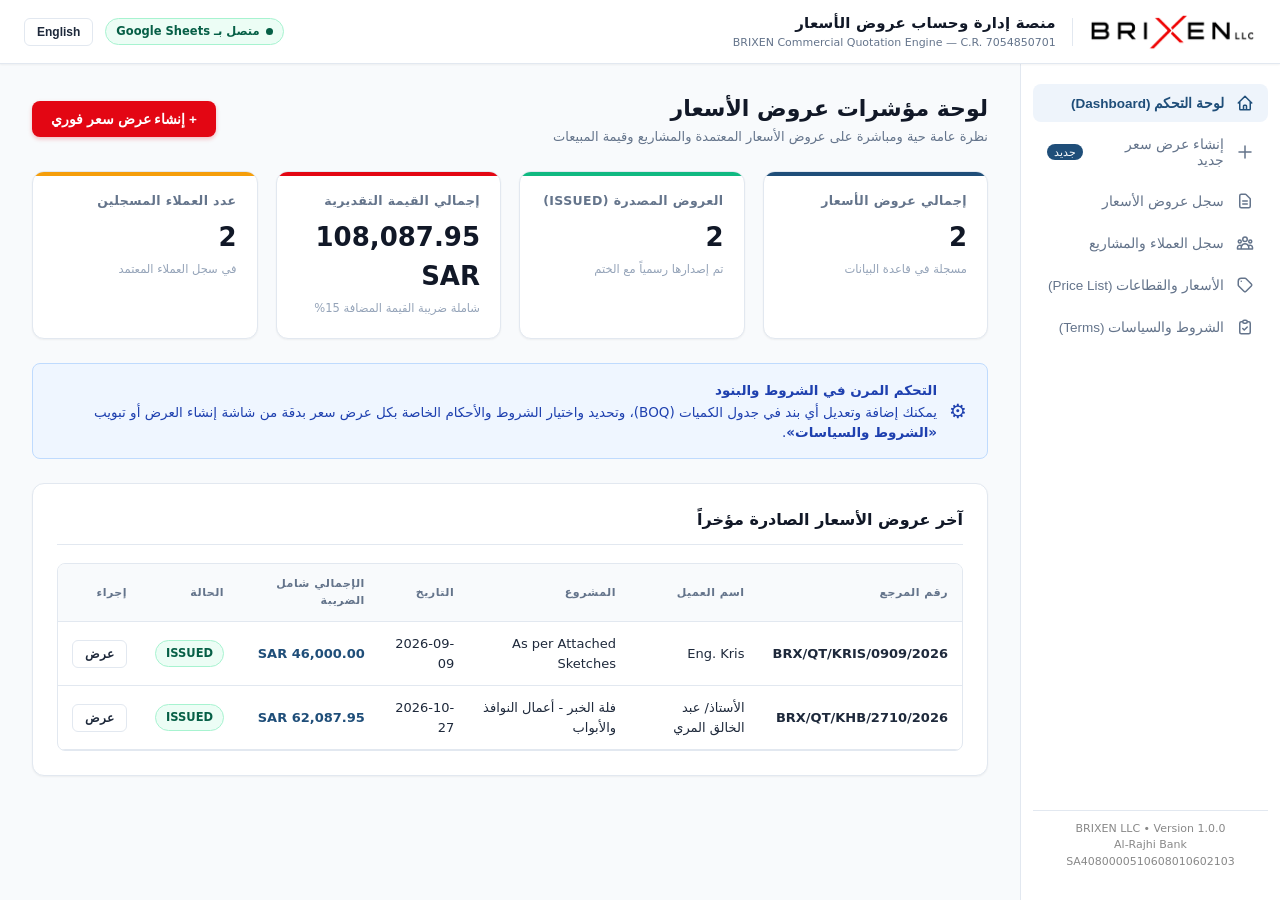
==== index.html @ af2a06e4 "Add files via upload" ====
<!DOCTYPE html>
<html lang="ar" dir="rtl">
<head>
  <meta charset="utf-8">
  <meta name="viewport" content="width=device-width, initial-scale=1.0, maximum-scale=1.0, user-scalable=no">
  <title>BRIXEN Automated Quotation Management Platform</title>
  <link rel="stylesheet" href="styles.css">
</head>
<body>

  <!-- Top Navigation Bar -->
  <header class="top-nav">
    <div class="brand-container">
      <img src="assets/brixen_logo_black_red.png" alt="BRIXEN LLC" class="brand-logo" onerror="this.style.display='none'; document.getElementById('textLogo').style.display='block';">
      <div id="textLogo" style="display:none; font-size:22px; font-weight:800; letter-spacing:1px; color:#111;">
        BRI<span style="color:#E30613;">X</span>EN <span style="font-size:13px; color:#555;">LLC</span>
      </div>
      <div class="brand-divider"></div>
      <div class="system-title-box">
        <div class="system-title">منصة إدارة وحساب عروض الأسعار</div>
        <div class="system-subtitle">BRIXEN Commercial Quotation Engine — C.R. 7054850701</div>
      </div>
    </div>

    <div class="nav-actions">
      <div class="badge badge-connected" title="قاعدة بيانات Google Sheets متصلة">
        <span class="badge-dot"></span>
        <span id="dbStatusLabel">متصل بـ Google Sheets</span>
      </div>
      <button type="button" class="btn btn-sm btn-secondary" id="langToggleBtn">English</button>
    </div>
  </header>

  <!-- Main Container -->
  <div class="app-container">
    
    <!-- Sidebar Navigation -->
    <aside class="sidebar">
      <ul class="nav-menu">
        <li class="nav-item">
          <button type="button" class="nav-link active" data-view="dashboard">
            <svg class="nav-icon" fill="none" stroke="currentColor" viewBox="0 0 24 24"><path stroke-linecap="round" stroke-linejoin="round" stroke-width="2" d="M3 12l2-2m0 0l7-7 7 7M5 10v10a1 1 0 001 1h3m10-11l2 2m-2-2v10a1 1 0 01-1 1h-3m-6 0a1 1 0 001-1v-4a1 1 0 011-1h2a1 1 0 011 1v4a1 1 0 001 1m-6 0h6"/></svg>
            <span>لوحة التحكم (Dashboard)</span>
          </button>
        </li>
        <li class="nav-item">
          <button type="button" class="nav-link" data-view="create">
            <svg class="nav-icon" fill="none" stroke="currentColor" viewBox="0 0 24 24"><path stroke-linecap="round" stroke-linejoin="round" stroke-width="2" d="M12 4v16m8-8H4"/></svg>
            <span>إنشاء عرض سعر جديد</span>
            <span class="nav-pill">جديد</span>
          </button>
        </li>
        <li class="nav-item">
          <button type="button" class="nav-link" data-view="history">
            <svg class="nav-icon" fill="none" stroke="currentColor" viewBox="0 0 24 24"><path stroke-linecap="round" stroke-linejoin="round" stroke-width="2" d="M9 12h6m-6 4h6m2 5H7a2 2 0 01-2-2V5a2 2 0 012-2h5.586a1 1 0 01.707.293l5.414 5.414a1 1 0 01.293.707V19a2 2 0 01-2 2z"/></svg>
            <span>سجل عروض الأسعار</span>
          </button>
        </li>
        <li class="nav-item">
          <button type="button" class="nav-link" data-view="customers">
            <svg class="nav-icon" fill="none" stroke="currentColor" viewBox="0 0 24 24"><path stroke-linecap="round" stroke-linejoin="round" stroke-width="2" d="M17 20h5v-2a3 3 0 00-5.356-1.857M17 20H7m10 0v-2c0-.656-.126-1.283-.356-1.857M7 20H2v-2a3 3 0 015.356-1.857M7 20v-2c0-.656.126-1.283.356-1.857m0 0a5.002 5.002 0 019.288 0M15 7a3 3 0 11-6 0 3 3 0 016 0zm6 3a2 2 0 11-4 0 2 2 0 014 0zM7 10a2 2 0 11-4 0 2 2 0 014 0z"/></svg>
            <span>سجل العملاء والمشاريع</span>
          </button>
        </li>
        <li class="nav-item">
          <button type="button" class="nav-link" data-view="pricelist">
            <svg class="nav-icon" fill="none" stroke="currentColor" viewBox="0 0 24 24"><path stroke-linecap="round" stroke-linejoin="round" stroke-width="2" d="M7 7h.01M7 3h5c.512 0 1.024.195 1.414.586l7 7a2 2 0 010 2.828l-7 7a2 2 0 01-2.828 0l-7-7A1.994 1.994 0 013 12V7a4 4 0 014-4z"/></svg>
            <span>الأسعار والقطاعات (Price List)</span>
          </button>
        </li>
        <li class="nav-item">
          <button type="button" class="nav-link" data-view="decisions">
            <svg class="nav-icon" fill="none" stroke="currentColor" viewBox="0 0 24 24"><path stroke-linecap="round" stroke-linejoin="round" stroke-width="2" d="M9 5H7a2 2 0 00-2 2v12a2 2 0 002 2h10a2 2 0 002-2V7a2 2 0 00-2-2h-2M9 5a2 2 0 002 2h2a2 2 0 002-2M9 5a2 2 0 012-2h2a2 2 0 012 2m-6 9l2 2 4-4"/></svg>
            <span>الشروط والسياسات (Terms)</span>
          </button>
        </li>
      </ul>

      <div style="font-size:11px; color:#888; text-align:center; padding:10px; border-top:1px solid var(--border-color);">
        BRIXEN LLC • Version 1.0.0<br>
        Al-Rajhi Bank SA4080000510608010602103
      </div>
    </aside>

    <!-- Main Workspace -->
    <main class="main-content">

      <!-- ============================================================= -->
      <!-- VIEW 1: DASHBOARD -->
      <!-- ============================================================= -->
      <section id="view-dashboard" class="view-section active">
        <div class="view-header">
          <div class="view-title-group">
            <h1>لوحة مؤشرات عروض الأسعار</h1>
            <p>نظرة عامة حية ومباشرة على عروض الأسعار المعتمدة والمشاريع وقيمة المبيعات</p>
          </div>
          <button type="button" class="btn btn-action" onclick="document.querySelector('.nav-link[data-view=\'create\']').click();">
            <span>+ إنشاء عرض سعر فوري</span>
          </button>
        </div>

        <!-- KPI Grid -->
        <div class="kpi-grid">
          <div class="kpi-card">
            <div class="kpi-label">إجمالي عروض الأسعار</div>
            <div class="kpi-value" id="kpiTotalQuotes">0</div>
            <div class="kpi-subtext">مسجلة في قاعدة البيانات</div>
          </div>
          <div class="kpi-card accent-green">
            <div class="kpi-label">العروض المصدرة (Issued)</div>
            <div class="kpi-value" id="kpiIssuedQuotes">0</div>
            <div class="kpi-subtext">تم إصدارها رسمياً مع الختم</div>
          </div>
          <div class="kpi-card accent-red">
            <div class="kpi-label">إجمالي القيمة التقديرية</div>
            <div class="kpi-value" id="kpiPipelineSAR">0.00 SAR</div>
            <div class="kpi-subtext">شاملة ضريبة القيمة المضافة 15%</div>
          </div>
          <div class="kpi-card accent-gold">
            <div class="kpi-label">عدد العملاء المسجلين</div>
            <div class="kpi-value" id="kpiTotalCustomers">0</div>
            <div class="kpi-subtext">في سجل العملاء المعتمد</div>
          </div>
        </div>

        <!-- Alert: Commercial Policies & Terms Control -->
        <div class="alert-banner alert-info" style="display:flex; align-items:center; gap:12px;">
          <div style="font-size:20px;">⚙️</div>
          <div>
            <div class="alert-title">التحكم المرن في الشروط والبنود</div>
            <div>يمكنك إضافة وتعديل أي بند في جدول الكميات (BOQ)، وتحديد واختيار الشروط والأحكام الخاصة بكل عرض سعر بدقة من شاشة إنشاء العرض أو تبويب <b>«الشروط والسياسات»</b>.</div>
          </div>
        </div>

        <!-- Recent Quotations Card -->
        <div class="card">
          <div class="card-header">
            <div class="card-title">آخر عروض الأسعار الصادرة مؤخراً</div>
          </div>
          <div class="data-table-container">
            <table class="data-table">
              <thead>
                <tr>
                  <th>رقم المرجع</th>
                  <th>اسم العميل</th>
                  <th>المشروع</th>
                  <th>التاريخ</th>
                  <th>الإجمالي شامل الضريبة</th>
                  <th>الحالة</th>
                  <th>إجراء</th>
                </tr>
              </thead>
              <tbody id="dashboardRecentQuotesTable">
                <tr><td colspan="7" style="text-align:center; color:#888; padding:24px;">جاري تحميل عروض الأسعار...</td></tr>
              </tbody>
            </table>
          </div>
        </div>
      </section>

      <!-- ============================================================= -->
      <!-- VIEW 2: CREATE QUOTATION (SMART BOQ BUILDER) -->
      <!-- ============================================================= -->
      <section id="view-create" class="view-section">
        <div class="view-header">
          <div class="view-title-group">
            <h1>إنشاء عرض سعر تجاري معتمد (Smart BOQ Engine)</h1>
            <p>إدخال المقاسات واحتساب المساحات وتطبيق الحد الأدنى والضريبة 15% بضغطة زر واحدة</p>
          </div>
          <div style="display:flex; gap:10px;">
            <button type="button" class="btn btn-secondary" id="livePreviewBtn">
              <span>👁️ معاينة مباشرة (A4 Preview)</span>
            </button>
            <button type="button" class="btn btn-action" id="issueQuotationBtn">
              <span>🚀 إصدار عرض السعر / Issue Quotation</span>
            </button>
          </div>
        </div>

        <!-- Section 1: Customer & Metadata -->
        <div class="card">
          <div class="card-header">
            <div class="card-title">1. بيانات العميل والمشروع والمرجع</div>
          </div>
          <div class="form-grid">
            <div class="form-group">
              <label class="form-label">اختيار عميل مسجل:</label>
              <select class="form-control" id="quoteCustomerSelect">
                <option value="">-- اختر العميل --</option>
              </select>
            </div>
            <div class="form-group">
              <label class="form-label">اسم العميل <span class="required">*</span>:</label>
              <input type="text" class="form-control" id="quoteCustomerNameInput" value="الأستاذ/ عبد الخالق المري" placeholder="الاسم الكامل للعميل">
            </div>
            <div class="form-group">
              <label class="form-label">اسم المشروع <span class="required">*</span>:</label>
              <input type="text" class="form-control" id="quoteProjectNameInput" value="مشروع فيلا سكنية - أعمال الألمنيوم والواجهات">
            </div>
            <div class="form-group">
              <label class="form-label">تاريخ العرض:</label>
              <input type="date" class="form-control" id="quoteDateInput" value="2026-10-27">
            </div>
            <div class="form-group" style="grid-column:1 / -1; background:#f8fafc; padding:12px 16px; border-radius:6px; border:1px solid #e2e8f0; margin-top:4px;">
              <label class="form-label" style="font-weight:700; color:#1F4E79; margin-bottom:8px;">
                🌐 لغة طباعة وإصدار عرض السعر (Document Language Mode):
              </label>
              <div class="lang-selector-group" style="display:flex; gap:20px; flex-wrap:wrap;">
                <label style="display:flex; align-items:center; gap:8px; cursor:pointer; font-weight:600;">
                  <input type="radio" name="docLanguageMode" value="AR" checked id="langModeAR">
                  <span>🇸🇦 عربي فقط (ملف واحد PDF باللغة العربية)</span>
                </label>
                <label style="display:flex; align-items:center; gap:8px; cursor:pointer; font-weight:600;">
                  <input type="radio" name="docLanguageMode" value="EN" id="langModeEN">
                  <span>🇬🇧 إنجليزي فقط (ملف واحد PDF إنجليزي 100%)</span>
                </label>
                <label style="display:flex; align-items:center; gap:8px; cursor:pointer; font-weight:700; color:#1F4E79;">
                  <input type="radio" name="docLanguageMode" value="BOTH" id="langModeBoth">
                  <span>🌐 عربي وإنجليزي معاً (توليد ملفين منفصلين 2 PDFs: ملف عربي كامل + ملف إنجليزي كامل)</span>
                </label>
              </div>
            </div>
          </div>
        </div>

        <!-- Section 2: Smart BOQ Table -->
        <div class="card">
          <div class="card-header">
            <div class="card-title">2. جدول الكميات والمقاسات الذكي (Smart BOQ Table)</div>
            <button type="button" class="btn btn-sm btn-primary" id="addBoqRowBtn">+ إضافة بند جديد</button>
          </div>

          <div class="boq-grid-container">
            <table class="boq-input-table">
              <thead>
                <tr>
                  <th style="width:60px;">رمز البند</th>
                  <th style="width:110px;">التصنيف</th>
                  <th>الوصف الفني والمواصفات</th>
                  <th style="width:75px;">العرض (م)</th>
                  <th style="width:75px;">الارتفاع (م)</th>
                  <th style="width:65px;">العدد</th>
                  <th style="width:95px;">المساحة (م²)</th>
                  <th style="width:90px;">السعر (SAR)</th>
                  <th style="width:115px;">الإجمالي (SAR)</th>
                  <th style="width:50px;">حذف</th>
                </tr>
              </thead>
              <tbody id="boqTableBody">
                <!-- Dynamically generated rows -->
              </tbody>
            </table>
          </div>

          <!-- Alert for Rule (*) -->
          <div id="minChargeAlertBox" class="alert-banner alert-info" style="display:none; padding:10px 14px; font-size:12.5px; margin-bottom:14px;"></div>

          <!-- Financial Summary Box -->
          <div class="summary-box">
            <div class="summary-row">
              <span>إجمالي البنود قبل الضريبة:</span>
              <span id="sumSubtotal" style="font-weight:700;">0.00 SAR</span>
            </div>
            <div class="summary-row">
              <span>ضريبة القيمة المضافة (15%):</span>
              <span id="sumVAT" style="font-weight:700;">0.00 SAR</span>
            </div>
            <div class="summary-row total-row">
              <span>الإجمالي شامل الضريبة:</span>
              <span id="sumGrandTotal">0.00 SAR</span>
            </div>
          </div>
        </div>

        <!-- Section 3: Commercial Terms & Interactive Checklist -->
        <div class="card">
          <div class="card-header" style="display:flex; justify-content:space-between; align-items:center;">
            <div class="card-title">3. الشروط والأحكام الخاصة بالعرض (Terms & Conditions)</div>
            <button type="button" class="btn btn-sm btn-primary" id="btnAddCustomTermToQuoteBtn">+ إضافة شرط مخصص لهذا العرض</button>
          </div>
          <div class="form-grid" style="margin-bottom:16px;">
            <div class="form-group">
              <label class="form-label">صلاحية عرض السعر (أيام):</label>
              <input type="number" class="form-control" id="quoteValidityInput" value="3">
            </div>
            <div class="form-group">
              <label class="form-label">مدة التوريد (أيام تقويمية):</label>
              <input type="number" class="form-control" id="quoteDeliveryInput" value="30">
            </div>
            <div class="form-group">
              <label class="form-label">مدة التركيب (أيام تقويمية):</label>
              <input type="number" class="form-control" id="quoteInstallInput" value="10">
            </div>
            <div class="form-group">
              <label class="form-label">الحساب البنكي المعتمد:</label>
              <input type="text" class="form-control" value="مصرف الراجحي - SA4080000510608010602103" readonly style="background:#f5f5f5;">
            </div>
          </div>

          <div style="font-weight:700; color:var(--corporate-navy); margin-bottom:8px; font-size:13.5px;">
            📋 تحديد بنود الشروط المطبوعة في هذا العرض (حدد الشروط المرغوبة أو عدّل نصها):
          </div>
          <div id="quoteTermsListContainer" style="display:flex; flex-direction:column; gap:8px;">
            <!-- Rendered dynamically by app.js -->
          </div>
        </div>
      </section>

      <!-- ============================================================= -->
      <!-- VIEW 3: QUOTATION HISTORY -->
      <!-- ============================================================= -->
      <section id="view-history" class="view-section">
        <div class="view-header">
          <div class="view-title-group">
            <h1>سجل وتاريخ عروض الأسعار الصادرة</h1>
            <p>استعراض جميع عروض الأسعار المسجلة في Google Sheets مع معاينة الـ PDF وإعادة التصدير</p>
          </div>
        </div>

        <div class="card">
          <div class="data-table-container">
            <table class="data-table">
              <thead>
                <tr>
                  <th>رقم المرجع (Ref)</th>
                  <th>العميل</th>
                  <th>المشروع</th>
                  <th>التاريخ</th>
                  <th>اللغة</th>
                  <th>الإجمالي شامل الضريبة</th>
                  <th>الحالة</th>
                  <th>معاينة وطباعة</th>
                </tr>
              </thead>
              <tbody id="historyTableBody">
                <tr><td colspan="8" style="text-align:center; color:#888; padding:24px;">جاري تحميل السجل...</td></tr>
              </tbody>
            </table>
          </div>
        </div>
      </section>

      <!-- ============================================================= -->
      <!-- VIEW 4: CUSTOMERS & PROJECTS -->
      <!-- ============================================================= -->
      <section id="view-customers" class="view-section">
        <div class="view-header">
          <div class="view-title-group">
            <h1>سجل العملاء والمشاريع</h1>
            <p>إدارة بيانات العملاء والربط مع مشاريع الفلل والمشاريع التجارية</p>
          </div>
        </div>

        <div class="card">
          <div class="data-table-container">
            <table class="data-table">
              <thead>
                <tr>
                  <th>معرف العميل</th>
                  <th>الاسم (عربي)</th>
                  <th>الاسم (إنجليزي)</th>
                  <th>رقم الهاتف</th>
                  <th>المدينة</th>
                </tr>
              </thead>
              <tbody id="customersTableBody">
                <tr><td colspan="5" style="text-align:center; color:#888; padding:24px;">جاري تحميل العملاء...</td></tr>
              </tbody>
            </table>
          </div>
        </div>
      </section>

      <!-- ============================================================= -->
      <!-- VIEW 5: PRICE LIST -->
      <!-- ============================================================= -->
      <section id="view-pricelist" class="view-section">
        <div class="view-header">
          <div class="view-title-group">
            <h1>قائمة أسعار الأنظمة والقطاعات المعتمدة</h1>
            <p>أسعار المتر المربع للأنظمة (سرايا، رويال، دبل جلاس، كلادينج، مصاعد)</p>
          </div>
        </div>

        <div class="card">
          <div class="data-table-container">
            <table class="data-table">
              <thead>
                <tr>
                  <th>رمز النظام</th>
                  <th>التصنيف</th>
                  <th>اسم النظام (عربي)</th>
                  <th>اسم النظام (إنجليزي)</th>
                  <th>سعر المتر المربع (SAR)</th>
                  <th>الحد الأدنى للوحدة (SAR)</th>
                </tr>
              </thead>
              <tbody id="priceListTableBody">
                <tr><td colspan="6" style="text-align:center; color:#888; padding:24px;">جاري تحميل قائمة الأسعار...</td></tr>
              </tbody>
            </table>
          </div>
        </div>
      </section>

      <!-- ============================================================= -->
      <!-- VIEW 6: MASTER TERMS & POLICIES MANAGER -->
      <!-- ============================================================= -->
      <section id="view-decisions" class="view-section">
        <div class="view-header">
          <div class="view-title-group">
            <h1>إدارة الشروط والسياسات التجارية العامة</h1>
            <p>إدارة بنود الشروط والسياسات المعتمدة وإضافة شروط جديدة أو تعديل صياغتها لتظهر تلقائياً في عروض الأسعار</p>
          </div>
          <button type="button" class="btn btn-primary" id="btnAddNewMasterTerm">+ إضافة شرط جديد للمكتبة</button>
        </div>

        <!-- Master Terms Library Card -->
        <div class="card">
          <div class="card-header" style="display:flex; justify-content:space-between; align-items:center;">
            <div class="card-title">مكتبة الشروط والسياسات العامة (Master Terms Library)</div>
            <button type="button" class="btn btn-sm btn-secondary" id="btnResetDefaultTerms">استعادة الشروط الافتراضية</button>
          </div>
          <p style="font-size:12.5px; color:#666; margin-bottom:14px;">
            هذه الشروط هي السياسات المعيارية المعتمدة لشركة بريكسن. يمكنك تعديل أي شرط، إضافة سياسات جديدة، أو حذف أي شرط ترغب في استبعاده:
          </p>

          <div id="masterTermsContainer" style="display:flex; flex-direction:column; gap:12px;">
            <!-- Dynamically populated by app.js -->
          </div>
        </div>
      </section>
</main>
  </div>

  <!-- ============================================================= -->
  <!-- MODAL: LIVE QUOTATION PREVIEW & PRINT -->
  <!-- ============================================================= -->
  <div class="modal-overlay" id="previewModal">
    <div class="modal-content" style="max-width:960px;">
      <div class="modal-header" style="flex-wrap:wrap; gap:12px;">
        <div style="font-weight:700; font-size:16px; color:var(--corporate-navy);">معاينة عرض السعر المعتمد (Official Quotation Preview)</div>
        <div class="modal-lang-toggle" style="display:flex; align-items:center; gap:8px;">
          <span style="font-size:12px; font-weight:600; color:#555;">معاينة المستند:</span>
          <button type="button" class="btn btn-sm btn-preview-file-switch btn-primary" data-file="AR" id="btnPreviewFileAR">📄 الملف العربي (Arabic PDF)</button>
          <button type="button" class="btn btn-sm btn-preview-file-switch btn-secondary" data-file="EN" id="btnPreviewFileEN">📄 الملف الإنجليزي (English PDF)</button>
        </div>
        <button type="button" class="btn btn-sm btn-secondary close-modal-btn">✕ إغلاق</button>
      </div>
      <div class="modal-body preview-sheet-frame" id="modalPreviewContainer">
        <!-- Rendered A4 Sheet -->
      </div>
      <div class="modal-footer" style="display:flex; justify-content:space-between; align-items:center; flex-wrap:wrap; gap:10px;">
        <button type="button" class="btn btn-secondary close-modal-btn">إغلاق</button>
        <div style="display:flex; gap:8px; flex-wrap:wrap;">
          <button type="button" class="btn btn-secondary" id="printArabicOnlyBtn">🖨️ طباعة الملف العربي (PDF)</button>
          <button type="button" class="btn btn-secondary" id="printEnglishOnlyBtn">🖨️ طباعة الملف الإنجليزي (PDF)</button>
          <button type="button" class="btn btn-primary" id="printQuotationBtn">🖨️ طباعة الملف المعروض حالياً</button>
        </div>
      </div>
    </div>
  </div>

    <!-- ============================================================= -->
  <!-- MODAL: ADD / EDIT TERM OR POLICY -->
  <!-- ============================================================= -->
  <div class="modal-overlay" id="termEditModal">
    <div class="modal-content" style="max-width:650px;">
      <div class="modal-header">
        <div style="font-weight:700; font-size:16px; color:var(--corporate-navy);" id="termModalTitle">إضافة / تعديل شرط تجاري</div>
        <button type="button" class="btn btn-sm btn-secondary close-term-modal-btn">✕ إغلاق</button>
      </div>
      <div class="modal-body" style="padding:16px;">
        <input type="hidden" id="editTermId">
        <input type="hidden" id="editTermScope" value="MASTER"> <!-- 'MASTER' or 'QUOTE' -->
        
        <div class="form-group" style="margin-bottom:12px;">
          <label class="form-label">عنوان أو تصنيف الشرط <span class="required">*</span>:</label>
          <input type="text" class="form-control" id="editTermTitle" placeholder="مثال: شروط الدفع، مدة التوريد، الضمان...">
        </div>

        <div class="form-group" style="margin-bottom:12px;">
          <label class="form-label">نص الشرط باللغة العربية <span class="required">*</span>:</label>
          <textarea class="form-control" id="editTermTextAr" rows="3" placeholder="اكتب صياغة الشرط بالعربية..."></textarea>
        </div>

        <div class="form-group" style="margin-bottom:12px;">
          <label class="form-label">نص الشرط باللغة الإنجليزية (English Text):</label>
          <textarea class="form-control" id="editTermTextEn" rows="3" placeholder="Write term text in English (optional)..." dir="ltr"></textarea>
        </div>

        <div class="form-group" style="margin-bottom:6px;">
          <label style="display:flex; align-items:center; gap:8px; cursor:pointer; font-weight:600; font-size:13px;">
            <input type="checkbox" id="editTermDefaultChecked" checked>
            <span>تضمين هذا الشرط تلقائياً في عروض الأسعار الجديدة (Default Included)</span>
          </label>
        </div>
      </div>
      <div class="modal-footer">
        <button type="button" class="btn btn-secondary close-term-modal-btn">إلغاء</button>
        <button type="button" class="btn btn-primary" id="btnSaveTermModal">💾 حفظ الشرط</button>
      </div>
    </div>
  </div>

  <!-- Toast Notification Container -->
  <div class="toast-container" id="toastContainer"></div>

  <!-- App Script -->
  <script src="app.js"></script>
</body>
</html>
---- styles.css ----
/* ==========================================================================
   BRIXEN Automated Quotation Management Platform — Stylesheet
   Design System: Corporate Engineering (Jet Black, Scarlet Red, Steel Navy)
   ========================================================================== */

:root {
  --primary-black: #111827;
  --secondary-black: #1F2937;
  --accent-red: #E30613;
  --accent-red-hover: #C50410;
  --corporate-navy: #1F4E79;
  --secondary-navy: #2F5597;
  --navy-light: #EEF4FB;
  --bg-page: #F8FAFC;
  --bg-surface: #FFFFFF;
  --bg-card: #FFFFFF;
  --text-main: #1E293B;
  --text-muted: #64748B;
  --text-light: #94A3B8;
  --border-color: #E2E8F0;
  --border-focus: #1F4E79;
  --success: #10B981;
  --success-bg: #ECFDF5;
  --warning: #F59E0B;
  --warning-bg: #FFFBEB;
  --danger: #EF4444;
  --danger-bg: #FEF2F2;
  --info: #3B82F6;
  --info-bg: #EFF6FF;
  --shadow-sm: 0 1px 2px 0 rgba(0, 0, 0, 0.05);
  --shadow-md: 0 4px 6px -1px rgba(0, 0, 0, 0.1), 0 2px 4px -1px rgba(0, 0, 0, 0.06);
  --shadow-lg: 0 10px 15px -3px rgba(0, 0, 0, 0.1), 0 4px 6px -2px rgba(0, 0, 0, 0.05);
  --radius-sm: 6px;
  --radius-md: 8px;
  --radius-lg: 12px;
  --font-family: 'Segoe UI', system-ui, -apple-system, sans-serif;
  --header-height: 64px;
  --sidebar-width: 260px;
}

/* RTL / LTR Core */
* {
  box-sizing: border-box;
  margin: 0;
  padding: 0;
}

body {
  font-family: var(--font-family);
  background-color: var(--bg-page);
  color: var(--text-main);
  line-height: 1.5;
  font-size: 14px;
  min-height: 100vh;
  display: flex;
  flex-direction: column;
}

/* Top Navigation Bar */
.top-nav {
  height: var(--header-height);
  background-color: var(--bg-surface);
  border-bottom: 1px solid var(--border-color);
  display: flex;
  align-items: center;
  justify-content: space-between;
  padding: 0 24px;
  position: sticky;
  top: 0;
  z-index: 50;
  box-shadow: var(--shadow-sm);
}

.brand-container {
  display: flex;
  align-items: center;
  gap: 16px;
}

.brand-logo {
  height: 38px;
  width: auto;
  display: block;
}

.brand-divider {
  width: 1px;
  height: 28px;
  background-color: var(--border-color);
}

.system-title-box {
  display: flex;
  flex-direction: column;
}

.system-title {
  font-size: 15px;
  font-weight: 700;
  color: var(--primary-black);
  letter-spacing: 0.2px;
}

.system-subtitle {
  font-size: 11px;
  color: var(--text-muted);
}

.nav-actions {
  display: flex;
  align-items: center;
  gap: 12px;
}

.badge {
  display: inline-flex;
  align-items: center;
  gap: 6px;
  padding: 4px 10px;
  border-radius: 9999px;
  font-size: 11.5px;
  font-weight: 600;
}

.badge-connected {
  background-color: var(--success-bg);
  color: #065F46;
  border: 1px solid #A7F3D0;
}

.badge-warning {
  background-color: var(--warning-bg);
  color: #92400E;
  border: 1px solid #FDE68A;
}

.badge-danger {
  background-color: var(--danger-bg);
  color: #991B1B;
  border: 1px solid #FECACA;
}

.badge-dot {
  width: 7px;
  height: 7px;
  border-radius: 50%;
  background-color: currentColor;
}

/* Main Layout Grid */
.app-container {
  display: flex;
  flex: 1;
  min-height: calc(100vh - var(--header-height));
}

/* Sidebar Navigation */
.sidebar {
  width: var(--sidebar-width);
  background-color: var(--bg-surface);
  border-right: 1px solid var(--border-color);
  padding: 20px 12px;
  display: flex;
  flex-direction: column;
  justify-content: space-between;
}

[dir="rtl"] .sidebar {
  border-right: none;
  border-left: 1px solid var(--border-color);
}

.nav-menu {
  list-style: none;
  display: flex;
  flex-direction: column;
  gap: 4px;
}

.nav-item {
  width: 100%;
}

.nav-link {
  display: flex;
  align-items: center;
  gap: 12px;
  padding: 10px 14px;
  border-radius: var(--radius-md);
  color: var(--text-muted);
  text-decoration: none;
  font-size: 13.5px;
  font-weight: 500;
  transition: all 0.15s ease-in-out;
  cursor: pointer;
  border: none;
  background: transparent;
  width: 100%;
  text-align: inherit;
}

.nav-link:hover {
  background-color: #F1F5F9;
  color: var(--text-main);
}

.nav-link.active {
  background-color: var(--navy-light);
  color: var(--corporate-navy);
  font-weight: 700;
}

.nav-icon {
  width: 18px;
  height: 18px;
  flex-shrink: 0;
}

.nav-pill {
  margin-left: auto;
  font-size: 10.5px;
  background-color: var(--corporate-navy);
  color: #FFF;
  padding: 2px 7px;
  border-radius: 10px;
}

[dir="rtl"] .nav-pill {
  margin-left: 0;
  margin-right: auto;
}

/* Main Workspace Content Area */
.main-content {
  flex: 1;
  padding: 28px 32px;
  overflow-y: auto;
}

/* View Sections */
.view-section {
  display: none;
  animation: fadeIn 0.2s ease-in-out;
}

.view-section.active {
  display: block;
}

@keyframes fadeIn {
  from { opacity: 0; transform: translateY(4px); }
  to { opacity: 1; transform: translateY(0); }
}

/* Header Area for Views */
.view-header {
  display: flex;
  align-items: center;
  justify-content: space-between;
  margin-bottom: 24px;
  flex-wrap: wrap;
  gap: 16px;
}

.view-title-group h1 {
  font-size: 22px;
  font-weight: 700;
  color: var(--primary-black);
}

.view-title-group p {
  font-size: 13px;
  color: var(--text-muted);
  margin-top: 2px;
}

/* Cards & Surfaces */
.card {
  background-color: var(--bg-card);
  border: 1px solid var(--border-color);
  border-radius: var(--radius-lg);
  box-shadow: var(--shadow-sm);
  padding: 24px;
  margin-bottom: 24px;
}

.card-header {
  display: flex;
  align-items: center;
  justify-content: space-between;
  margin-bottom: 18px;
  padding-bottom: 12px;
  border-bottom: 1px solid var(--border-color);
}

.card-title {
  font-size: 16px;
  font-weight: 700;
  color: var(--primary-black);
}

/* KPI Dashboard Cards */
.kpi-grid {
  display: grid;
  grid-template-columns: repeat(auto-fit, minmax(200px, 1fr));
  gap: 18px;
  margin-bottom: 24px;
}

.kpi-card {
  background-color: var(--bg-card);
  border: 1px solid var(--border-color);
  border-radius: var(--radius-lg);
  padding: 20px;
  box-shadow: var(--shadow-sm);
  display: flex;
  flex-direction: column;
  position: relative;
  overflow: hidden;
}

.kpi-card::before {
  content: '';
  position: absolute;
  top: 0;
  left: 0;
  right: 0;
  height: 4px;
  background-color: var(--corporate-navy);
}

.kpi-card.accent-red::before {
  background-color: var(--accent-red);
}

.kpi-card.accent-green::before {
  background-color: var(--success);
}

.kpi-card.accent-gold::before {
  background-color: var(--warning);
}

.kpi-label {
  font-size: 12.5px;
  font-weight: 600;
  color: var(--text-muted);
  text-transform: uppercase;
  letter-spacing: 0.4px;
}

.kpi-value {
  font-size: 26px;
  font-weight: 800;
  color: var(--primary-black);
  margin: 8px 0 4px 0;
}

.kpi-subtext {
  font-size: 11.5px;
  color: var(--text-light);
}

/* Banner Alerts */
.alert-banner {
  display: flex;
  align-items: flex-start;
  gap: 14px;
  padding: 16px 20px;
  border-radius: var(--radius-md);
  margin-bottom: 24px;
  font-size: 13.5px;
}

.alert-warning {
  background-color: var(--warning-bg);
  border: 1px solid #FDE68A;
  color: #92400E;
}

.alert-danger {
  background-color: var(--danger-bg);
  border: 1px solid #FECACA;
  color: #991B1B;
}

.alert-info {
  background-color: var(--info-bg);
  border: 1px solid #BFDBFE;
  color: #1E40AF;
}

.alert-title {
  font-weight: 700;
  margin-bottom: 2px;
}

/* Buttons */
.btn {
  display: inline-flex;
  align-items: center;
  justify-content: center;
  gap: 8px;
  padding: 9px 18px;
  border-radius: var(--radius-md);
  font-size: 13.5px;
  font-weight: 600;
  cursor: pointer;
  border: 1px solid transparent;
  transition: all 0.15s ease-in-out;
  text-decoration: none;
}

.btn-primary {
  background-color: var(--corporate-navy);
  color: #FFF;
}

.btn-primary:hover {
  background-color: #173B5C;
}

.btn-action {
  background-color: var(--accent-red);
  color: #FFF;
  box-shadow: 0 2px 4px rgba(227, 6, 19, 0.25);
}

.btn-action:hover {
  background-color: var(--accent-red-hover);
}

.btn-secondary {
  background-color: #FFF;
  border-color: var(--border-color);
  color: var(--text-main);
}

.btn-secondary:hover {
  background-color: #F8FAFC;
  border-color: #CBD5E1;
}

.btn-sm {
  padding: 6px 12px;
  font-size: 12px;
  border-radius: var(--radius-sm);
}

/* Forms & Inputs */
.form-grid {
  display: grid;
  grid-template-columns: repeat(auto-fit, minmax(240px, 1fr));
  gap: 16px;
}

.form-group {
  display: flex;
  flex-direction: column;
  gap: 6px;
  margin-bottom: 14px;
}

.form-label {
  font-size: 12.5px;
  font-weight: 600;
  color: var(--text-main);
}

.form-label .required {
  color: var(--accent-red);
}

.form-control {
  height: 40px;
  padding: 8px 12px;
  border: 1px solid var(--border-color);
  border-radius: var(--radius-md);
  font-size: 13.5px;
  font-family: inherit;
  color: var(--text-main);
  background-color: #FFF;
  transition: border-color 0.15s ease, box-shadow 0.15s ease;
}

.form-control:focus {
  outline: none;
  border-color: var(--border-focus);
  box-shadow: 0 0 0 3px rgba(31, 78, 121, 0.15);
}

select.form-control {
  cursor: pointer;
}

/* BOQ Dynamic Table Grid */
.boq-grid-container {
  overflow-x: auto;
  border: 1px solid var(--border-color);
  border-radius: var(--radius-md);
  margin-bottom: 18px;
}

.boq-input-table {
  width: 100%;
  border-collapse: collapse;
  font-size: 13px;
}

.boq-input-table th {
  background-color: #F1F5F9;
  color: var(--text-main);
  font-weight: 700;
  padding: 10px 8px;
  border-bottom: 2px solid var(--border-color);
  text-align: center;
}

.boq-input-table td {
  padding: 6px 8px;
  border-bottom: 1px solid var(--border-color);
  vertical-align: middle;
}

.boq-input-table tr:hover {
  background-color: #F8FAFC;
}

.table-input {
  width: 100%;
  height: 34px;
  padding: 4px 8px;
  border: 1px solid #CBD5E1;
  border-radius: var(--radius-sm);
  font-size: 13px;
}

.table-input:focus {
  outline: none;
  border-color: var(--corporate-navy);
}

.rule-flag {
  color: var(--accent-red);
  font-weight: bold;
  font-size: 14px;
}

/* Quotation Summary Financial Box */
.summary-box {
  background-color: #F8FAFC;
  border: 1px solid var(--border-color);
  border-radius: var(--radius-md);
  padding: 18px 22px;
  width: 100%;
  max-width: 440px;
  margin-left: auto;
  margin-right: 0;
}

[dir="rtl"] .summary-box {
  margin-left: 0;
  margin-right: auto;
}

.summary-row {
  display: flex;
  justify-content: space-between;
  align-items: center;
  padding: 8px 0;
  font-size: 13.5px;
  border-bottom: 1px solid #E2E8F0;
}

.summary-row.total-row {
  border-bottom: none;
  border-top: 2px solid var(--corporate-navy);
  padding-top: 12px;
  margin-top: 6px;
  font-size: 16px;
  font-weight: 800;
  color: var(--corporate-navy);
}

/* Data Tables */
.data-table-container {
  overflow-x: auto;
  border: 1px solid var(--border-color);
  border-radius: var(--radius-md);
}

.data-table {
  width: 100%;
  border-collapse: collapse;
  font-size: 13px;
  text-align: left;
}

[dir="rtl"] .data-table {
  text-align: right;
}

.data-table th {
  background-color: #F8FAFC;
  padding: 12px 14px;
  font-weight: 700;
  color: var(--text-muted);
  border-bottom: 1px solid var(--border-color);
  text-transform: uppercase;
  font-size: 11px;
  letter-spacing: 0.5px;
}

.data-table td {
  padding: 12px 14px;
  border-bottom: 1px solid var(--border-color);
  vertical-align: middle;
}

.data-table tr:hover {
  background-color: #F8FAFC;
}

/* Modals */
.modal-overlay {
  position: fixed;
  top: 0;
  left: 0;
  right: 0;
  bottom: 0;
  background-color: rgba(15, 23, 42, 0.6);
  backdrop-filter: blur(4px);
  display: none;
  align-items: center;
  justify-content: center;
  z-index: 100;
  padding: 20px;
}

.modal-overlay.active {
  display: flex;
}

.modal-content {
  background-color: #FFF;
  border-radius: var(--radius-lg);
  box-shadow: var(--shadow-lg);
  width: 100%;
  max-width: 900px;
  max-height: 90vh;
  display: flex;
  flex-direction: column;
  overflow: hidden;
}

.modal-header {
  padding: 18px 24px;
  border-bottom: 1px solid var(--border-color);
  display: flex;
  align-items: center;
  justify-content: space-between;
}

.modal-body {
  padding: 24px;
  overflow-y: auto;
  flex: 1;
}

.modal-footer {
  padding: 16px 24px;
  border-top: 1px solid var(--border-color);
  display: flex;
  align-items: center;
  justify-content: flex-end;
  gap: 12px;
  background-color: #F8FAFC;
}

/* Live Quotation Preview Container */
.preview-sheet-frame {
  background-color: #525659;
  padding: 24px;
  display: flex;
  justify-content: center;
  overflow-y: auto;
}

.a4-sheet {
  background-color: #FFF;
  width: 210mm;
  min-height: 297mm;
  padding: 15mm;
  box-shadow: 0 4px 15px rgba(0, 0, 0, 0.35);
  box-sizing: border-box;
}

/* Toast Notifications */
.toast-container {
  position: fixed;
  bottom: 24px;
  right: 24px;
  display: flex;
  flex-direction: column;
  gap: 10px;
  z-index: 200;
}

[dir="rtl"] .toast-container {
  right: auto;
  left: 24px;
}

.toast {
  padding: 12px 18px;
  border-radius: var(--radius-md);
  font-size: 13.5px;
  font-weight: 500;
  color: #FFF;
  box-shadow: var(--shadow-md);
  display: flex;
  align-items: center;
  gap: 10px;
  animation: slideIn 0.25s ease-out;
}

.toast-success { background-color: #059669; }
.toast-error { background-color: #DC2626; }
.toast-info { background-color: var(--corporate-navy); }

@keyframes slideIn {
  from { transform: translateY(20px); opacity: 0; }
  to { transform: translateY(0); opacity: 1; }
}

/* Print Specific Rules & Footer Margin Fix */
.btn-lang-modal-switch {
  font-weight: 600;
  transition: all 0.15s ease;
}

.footer-sign-container {
  page-break-inside: avoid !important;
  break-inside: avoid !important;
  margin-top: 26px !important;
  padding-top: 10px !important;
  margin-bottom: 5px !important;
}

@media print {
  @page {
    size: A4 portrait;
    margin: 12mm 15mm 15mm 15mm;
  }
  body {
    -webkit-print-color-adjust: exact !important;
    print-color-adjust: exact !important;
    background: transparent !important;
  }
  .top-nav, .sidebar, .modal-header, .modal-footer, .btn, .no-print {
    display: none !important;
  }
  .app-container, .main-content, .modal-overlay, .modal-content, .modal-body, .preview-sheet-frame {
    padding: 0 !important;
    margin: 0 !important;
    background: transparent !important;
    overflow: visible !important;
    box-shadow: none !important;
    display: block !important;
    position: static !important;
  }
  .a4-sheet {
    box-shadow: none !important;
    width: 100% !important;
    min-height: auto !important;
    padding: 0 !important;
    margin: 0 !important;
    border: none !important;
  }
  .boq-table tr {
    page-break-inside: avoid;
    break-inside: avoid;
  }
  .summary-table, .terms-box, .sign-table, .footer-table, .footer-sign-container {
    page-break-inside: avoid !important;
    break-inside: avoid !important;
  }
  .footer-sign-container, .footer-table, .sign-table {
    margin-top: 24px !important;
    margin-bottom: 5px !important;
    padding-bottom: 10px !important;
  }
}

/* Terms Checklist & Management Styles */
.term-card {
  border: 1px solid var(--border-color);
  border-radius: var(--radius-md);
  padding: 12px 16px;
  background: #ffffff;
  transition: all var(--transition-fast);
  display: flex;
  align-items: flex-start;
  gap: 12px;
}
.term-card:hover {
  border-color: #cbd5e1;
  box-shadow: 0 1px 3px rgba(0,0,0,0.05);
}
.term-card.selected {
  border-color: #93c5fd;
  background: #f8fafc;
}
.term-checkbox {
  margin-top: 3px;
  width: 18px;
  height: 18px;
  cursor: pointer;
  accent-color: var(--corporate-navy);
}
.term-content {
  flex: 1;
}
.term-title-row {
  display: flex;
  justify-content: space-between;
  align-items: center;
  margin-bottom: 4px;
}
.term-title {
  font-weight: 700;
  font-size: 13.5px;
  color: var(--corporate-navy);
}
.term-text-ar {
  font-size: 12.5px;
  color: #334155;
  line-height: 1.5;
  margin-bottom: 2px;
}
.term-text-en {
  font-size: 11.5px;
  color: #64748b;
  line-height: 1.4;
  direction: ltr;
  text-align: left;
}
.term-actions {
  display: flex;
  gap: 6px;
  align-items: center;
}
.badge-cat {
  font-size: 11px;
  padding: 2px 8px;
  border-radius: 12px;
  background: #e2e8f0;
  color: #475569;
  font-weight: 600;
}
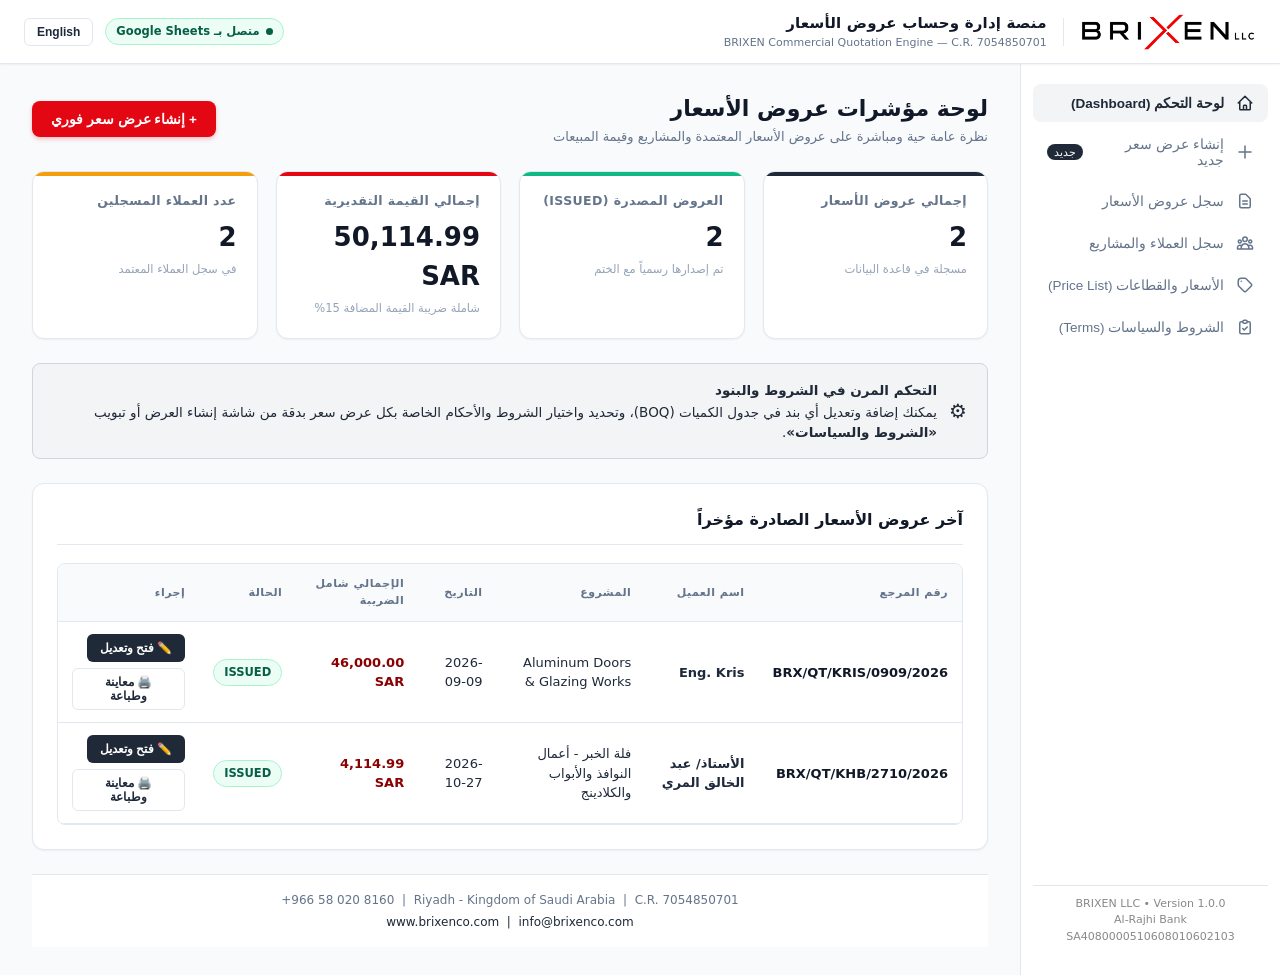
==== commit e712e31b: "Add files via upload" ====
--- a/index.html
+++ b/index.html
@@ -11,10 +11,7 @@
   <!-- Top Navigation Bar -->
   <header class="top-nav">
     <div class="brand-container">
-      <img src="assets/brixen_logo_black_red.png" alt="BRIXEN LLC" class="brand-logo" onerror="this.style.display='none'; document.getElementById('textLogo').style.display='block';">
-      <div id="textLogo" style="display:none; font-size:22px; font-weight:800; letter-spacing:1px; color:#111;">
-        BRI<span style="color:#E30613;">X</span>EN <span style="font-size:13px; color:#555;">LLC</span>
-      </div>
+      <img src="assets/brixen_logo_black_red.png" alt="BRIXEN LLC" class="brand-logo" id="mainBrandLogo">
       <div class="brand-divider"></div>
       <div class="system-title-box">
         <div class="system-title">منصة إدارة وحساب عروض الأسعار</div>
@@ -167,14 +164,29 @@
             <h1>إنشاء عرض سعر تجاري معتمد (Smart BOQ Engine)</h1>
             <p>إدخال المقاسات واحتساب المساحات وتطبيق الحد الأدنى والضريبة 15% بضغطة زر واحدة</p>
           </div>
-          <div style="display:flex; gap:10px;">
+          <div style="display:flex; gap:10px; flex-wrap:wrap;">
+            <button type="button" class="btn btn-secondary" id="resetNewQuoteBtn" title="بدء عرض سعر جديد وتفريغ الحقول">
+              <span>📄 عرض جديد فارغ</span>
+            </button>
             <button type="button" class="btn btn-secondary" id="livePreviewBtn">
-              <span>👁️ معاينة مباشرة (A4 Preview)</span>
+              <span>👁️ معاينة وطباعة المستند (A4 Print / PDF)</span>
             </button>
             <button type="button" class="btn btn-action" id="issueQuotationBtn">
-              <span>🚀 إصدار عرض السعر / Issue Quotation</span>
+              <span id="issueQuotationBtnLabel">💾 حفظ وإصدار في Google Sheets</span>
             </button>
           </div>
+        </div>
+
+        <!-- Edit Mode Banner (Shown when editing an existing saved quotation) -->
+        <div id="editingQuoteBanner" style="display:none; background:#fef2f2; border:1px solid #fecaca; border-right:4px solid #8B0000; border-radius:8px; padding:12px 16px; margin-bottom:18px; justify-content:space-between; align-items:center; flex-wrap:wrap; gap:10px;">
+          <div style="display:flex; align-items:center; gap:10px;">
+            <span style="font-size:18px;">✏️</span>
+            <div>
+              <div style="font-weight:700; color:#8B0000; font-size:13.5px;">وضع تعديل عرض سعر محفوظ: <span id="editingQuoteRefDisplay"></span></div>
+              <div style="font-size:12px; color:#374151;">يمكنك تعديل أي بند أو سعر أو مقاس أو شروط، ثم الضغط على <b>«حفظ التعديلات في Google Sheets»</b> لتحديث العرض.</div>
+            </div>
+          </div>
+          <button type="button" class="btn btn-sm btn-secondary" id="cancelEditQuoteBtn">إلغاء التعديل وبدء عرض جديد</button>
         </div>
 
         <!-- Section 1: Customer & Metadata -->
@@ -184,9 +196,12 @@
           </div>
           <div class="form-grid">
             <div class="form-group">
-              <label class="form-label">اختيار عميل مسجل:</label>
+              <div style="display:flex; justify-content:space-between; align-items:center;">
+                <label class="form-label" style="margin:0;">اختيار عميل مسجل (Google Sheets):</label>
+                <button type="button" class="btn btn-sm btn-primary" id="btnQuickAddCustomer" style="padding:2px 8px; font-size:11px;">+ إضافة عميل جديد</button>
+              </div>
               <select class="form-control" id="quoteCustomerSelect">
-                <option value="">-- اختر العميل --</option>
+                <option value="">-- اختر العميل أو أضف عميلاً جديداً --</option>
               </select>
             </div>
             <div class="form-group">
@@ -202,7 +217,7 @@
               <input type="date" class="form-control" id="quoteDateInput" value="2026-10-27">
             </div>
             <div class="form-group" style="grid-column:1 / -1; background:#f8fafc; padding:12px 16px; border-radius:6px; border:1px solid #e2e8f0; margin-top:4px;">
-              <label class="form-label" style="font-weight:700; color:#1F4E79; margin-bottom:8px;">
+              <label class="form-label" style="font-weight:700; color:#1F2937; margin-bottom:8px;">
                 🌐 لغة طباعة وإصدار عرض السعر (Document Language Mode):
               </label>
               <div class="lang-selector-group" style="display:flex; gap:20px; flex-wrap:wrap;">
@@ -214,7 +229,7 @@
                   <input type="radio" name="docLanguageMode" value="EN" id="langModeEN">
                   <span>🇬🇧 إنجليزي فقط (ملف واحد PDF إنجليزي 100%)</span>
                 </label>
-                <label style="display:flex; align-items:center; gap:8px; cursor:pointer; font-weight:700; color:#1F4E79;">
+                <label style="display:flex; align-items:center; gap:8px; cursor:pointer; font-weight:700; color:#1F2937;">
                   <input type="radio" name="docLanguageMode" value="BOTH" id="langModeBoth">
                   <span>🌐 عربي وإنجليزي معاً (توليد ملفين منفصلين 2 PDFs: ملف عربي كامل + ملف إنجليزي كامل)</span>
                 </label>
@@ -235,12 +250,12 @@
               <thead>
                 <tr>
                   <th style="width:60px;">رمز البند</th>
-                  <th style="width:110px;">التصنيف</th>
+                  <th style="width:110px;" title="التصنيف (اختياري)">التصنيف (اختياري)</th>
                   <th>الوصف الفني والمواصفات</th>
-                  <th style="width:75px;">العرض (م)</th>
-                  <th style="width:75px;">الارتفاع (م)</th>
+                  <th style="width:75px;" title="العرض بالمتر (اختياري في حال إدخال المساحة مباشرة)">العرض (م)</th>
+                  <th style="width:75px;" title="الارتفاع بالمتر (اختياري في حال إدخال المساحة مباشرة)">الارتفاع (م)</th>
                   <th style="width:65px;">العدد</th>
-                  <th style="width:95px;">المساحة (م²)</th>
+                  <th style="width:110px;" title="المساحة بالمتر المربع - يمكن إدخالها مباشرة دون طول وعرض أو احتسابها تلقائياً">المساحة (م²) ✍️</th>
                   <th style="width:90px;">السعر (SAR)</th>
                   <th style="width:115px;">الإجمالي (SAR)</th>
                   <th style="width:50px;">حذف</th>
@@ -252,17 +267,60 @@
             </table>
           </div>
 
-          <!-- Alert for Rule (*) -->
-          <div id="minChargeAlertBox" class="alert-banner alert-info" style="display:none; padding:10px 14px; font-size:12.5px; margin-bottom:14px;"></div>
+          <!-- Minimum Charge Rule Control & Status Panel -->
+          <div id="minChargePanel" class="min-charge-panel" style="background:#f8fafc; border:1px solid #cbd5e1; border-radius:var(--radius-md); padding:12px 16px; margin-bottom:16px;">
+            <div style="display:flex; justify-content:space-between; align-items:center; flex-wrap:wrap; gap:12px;">
+              <div style="display:flex; align-items:center; gap:10px;">
+                <label style="display:inline-flex; align-items:center; gap:8px; cursor:pointer; font-weight:700; color:var(--corporate-navy); font-size:13.5px; margin:0;">
+                  <input type="checkbox" id="minChargeToggle" checked style="width:18px; height:18px; cursor:pointer; accent-color:var(--corporate-navy);">
+                  <span>تطبيق قاعدة الحد الأدنى للمقاسات الصغيرة (*)</span>
+                </label>
+              </div>
+              <div id="minChargeSettings" style="display:flex; align-items:center; gap:14px; font-size:12.5px; color:#475569;">
+                <div style="display:inline-flex; align-items:center; gap:6px;">
+                  <span>سعر الحد الأدنى للوحدة:</span>
+                  <input type="number" id="minChargeAmountInput" value="650" step="10" min="0" style="width:75px; height:30px; text-align:center; font-weight:700; border:1px solid #cbd5e1; border-radius:4px; padding:2px 4px;">
+                  <span>ريال</span>
+                </div>
+                <div style="display:inline-flex; align-items:center; gap:6px;">
+                  <span>للفتحات الأقل من:</span>
+                  <input type="number" id="minChargeThresholdInput" value="1.0" step="0.1" min="0" style="width:60px; height:30px; text-align:center; font-weight:700; border:1px solid #cbd5e1; border-radius:4px; padding:2px 4px;">
+                  <span>م²</span>
+                </div>
+              </div>
+            </div>
+            <div id="minChargeAlertBox" style="margin-top:10px; font-size:12.5px; padding-top:8px; border-top:1px dashed #cbd5e1; display:flex; justify-content:space-between; align-items:center; flex-wrap:wrap; gap:8px;">
+              <!-- Dynamic status message -->
+            </div>
+          </div>
 
           <!-- Financial Summary Box -->
           <div class="summary-box">
+            <!-- VAT Control Toolbar -->
+            <div class="vat-control-box" style="background:#f3f4f6; border:1px solid #cbd5e1; border-radius:var(--radius-sm); padding:10px 12px; margin-bottom:14px;">
+              <div style="display:flex; justify-content:space-between; align-items:center; margin-bottom:8px;">
+                <span style="font-weight:700; font-size:12.5px; color:var(--corporate-navy); display:inline-flex; align-items:center; gap:6px;">
+                  ⚙️ التحكم في ضريبة القيمة المضافة (VAT):
+                </span>
+                <span id="taxStatusBadge" style="background:var(--corporate-navy); color:#fff; font-size:11px; font-weight:700; padding:2px 8px; border-radius:12px;">15% مضافة</span>
+              </div>
+              <div style="display:flex; align-items:center; gap:6px; flex-wrap:wrap;">
+                <button type="button" class="btn btn-sm vat-btn active" id="btnVat15" data-rate="0.15" style="padding:4px 10px; font-size:12px; font-weight:600;">15% (شاملة)</button>
+                <button type="button" class="btn btn-sm btn-secondary vat-btn" id="btnVat0" data-rate="0" style="padding:4px 10px; font-size:12px; font-weight:600;">0% (بدون ضريبة)</button>
+                <div style="display:inline-flex; align-items:center; gap:4px; margin-right:auto;">
+                  <span style="font-size:12px; color:#475569;">نسبة أخرى:</span>
+                  <input type="number" id="customVatInput" min="0" max="100" step="1" value="15" style="width:52px; height:28px; text-align:center; font-weight:700; border:1px solid #cbd5e1; border-radius:4px; padding:2px 4px; font-size:12px;">
+                  <span style="font-size:12px;">%</span>
+                </div>
+              </div>
+            </div>
+
             <div class="summary-row">
               <span>إجمالي البنود قبل الضريبة:</span>
               <span id="sumSubtotal" style="font-weight:700;">0.00 SAR</span>
             </div>
             <div class="summary-row">
-              <span>ضريبة القيمة المضافة (15%):</span>
+              <span id="sumVATLabel">ضريبة القيمة المضافة (15%):</span>
               <span id="sumVAT" style="font-weight:700;">0.00 SAR</span>
             </div>
             <div class="summary-row total-row">
@@ -272,10 +330,103 @@
           </div>
         </div>
 
-        <!-- Section 3: Commercial Terms & Interactive Checklist -->
+        <!-- Section 3: Technical Specifications & Basis of Design -->
+        <div class="card" id="techSpecsCard">
+          <div class="card-header" style="display:flex; justify-content:space-between; align-items:center; flex-wrap:wrap; gap:10px;">
+            <div style="display:flex; align-items:center; gap:12px;">
+              <div class="card-title" style="margin-bottom:0;">3. المواصفات الفنية وأساس التصميم (Technical Specifications & Basis of Design)</div>
+              <span class="badge badge-connected" id="techSpecsStatusBadge">مضمّن في العرض</span>
+            </div>
+            <div style="display:flex; align-items:center; gap:12px;">
+              <label style="display:flex; align-items:center; gap:8px; cursor:pointer; font-weight:700; font-size:13.5px; color:var(--corporate-navy); margin:0;">
+                <input type="checkbox" id="includeTechSpecsToggle" checked style="width:18px; height:18px; cursor:pointer; accent-color:var(--corporate-navy);">
+                <span>تضمين قسم المواصفات الفنية في المستند</span>
+              </label>
+              <button type="button" class="btn btn-sm btn-secondary" id="btnResetTechSpecs" title="استعادة نصوص المواصفات الافتراضية">↺ استعادة الافتراضي</button>
+            </div>
+          </div>
+          
+          <div id="techSpecsFieldsContainer" style="padding-top:10px; transition:all 0.25s ease;">
+            <div style="background:#f3f4f6; border:1px solid #d1d5db; border-radius:var(--radius-sm); padding:10px 14px; margin-bottom:14px; font-size:12.5px; color:#1f2937;">
+              💡 <b>ملاحظة للتحكم:</b> يمكنك تفعيل أو تعطيل ظهور هذا القسم في عرض السعر المطبوع عبر مفتاح التفعيل أعلاه، كما يمكنك تعديل نصوص المواصفات (عربي / إنجليزي) بالكامل أدناه لتناسب مواصفات مشروع العميل.
+            </div>
+
+            <div class="form-grid" style="margin-bottom:14px;">
+              <div class="form-group" style="grid-column: 1 / -1;">
+                <label class="form-label" style="font-weight:700;">
+                  🔹 مواصفات قطاعات الألمنيوم (Aluminum Profiles Specification):
+                </label>
+                <div style="display:grid; grid-template-columns: 1fr 1fr; gap:12px;">
+                  <div>
+                    <span style="font-size:11px; font-weight:600; color:#555;">النص العربي:</span>
+                    <textarea class="form-control" id="specProfilesAr" rows="2" style="font-size:12px; resize:vertical;"></textarea>
+                  </div>
+                  <div>
+                    <span style="font-size:11px; font-weight:600; color:#555;">English Specification:</span>
+                    <textarea class="form-control" id="specProfilesEn" rows="2" dir="ltr" style="font-size:12px; resize:vertical;"></textarea>
+                  </div>
+                </div>
+              </div>
+
+              <div class="form-group" style="grid-column: 1 / -1;">
+                <label class="form-label" style="font-weight:700;">
+                  🔹 مواصفات وتركيبات الزجاج (Glazing Composition & Glass Specs):
+                </label>
+                <div style="display:grid; grid-template-columns: 1fr 1fr; gap:12px;">
+                  <div>
+                    <span style="font-size:11px; font-weight:600; color:#555;">النص العربي:</span>
+                    <textarea class="form-control" id="specGlazingAr" rows="2" style="font-size:12px; resize:vertical;"></textarea>
+                  </div>
+                  <div>
+                    <span style="font-size:11px; font-weight:600; color:#555;">English Specification:</span>
+                    <textarea class="form-control" id="specGlazingEn" rows="2" dir="ltr" style="font-size:12px; resize:vertical;"></textarea>
+                  </div>
+                </div>
+              </div>
+
+              <div class="form-group" style="grid-column: 1 / -1;">
+                <label class="form-label" style="font-weight:700;">
+                  🔹 الإكسسوارات والملحقات والسيليكون (Hardware & Accessories):
+                </label>
+                <div style="display:grid; grid-template-columns: 1fr 1fr; gap:12px;">
+                  <div>
+                    <span style="font-size:11px; font-weight:600; color:#555;">النص العربي:</span>
+                    <textarea class="form-control" id="specHardwareAr" rows="2" style="font-size:12px; resize:vertical;"></textarea>
+                  </div>
+                  <div>
+                    <span style="font-size:11px; font-weight:600; color:#555;">English Specification:</span>
+                    <textarea class="form-control" id="specHardwareEn" rows="2" dir="ltr" style="font-size:12px; resize:vertical;"></textarea>
+                  </div>
+                </div>
+              </div>
+
+              <div class="form-group" style="grid-column: 1 / -1;">
+                <label class="form-label" style="font-weight:700;">
+                  🔹 ملاحظات فنية وأساس التصميم الإضافي (Additional Technical Notes - Optional):
+                </label>
+                <div style="display:grid; grid-template-columns: 1fr 1fr; gap:12px;">
+                  <div>
+                    <span style="font-size:11px; font-weight:600; color:#555;">ملاحظات إضافية بالعربية:</span>
+                    <input type="text" class="form-control" id="specNotesAr" style="font-size:12px;" placeholder="أي ملاحظات فنية إضافية أو اتركها فارغة">
+                  </div>
+                  <div>
+                    <span style="font-size:11px; font-weight:600; color:#555;">Additional English Notes:</span>
+                    <input type="text" class="form-control" id="specNotesEn" dir="ltr" style="font-size:12px;" placeholder="Additional technical notes or leave blank">
+                  </div>
+                </div>
+              </div>
+            </div>
+          </div>
+
+          <div id="techSpecsOmittedNotice" style="display:none; padding:12px 16px; background:#fffbeb; border:1px dashed #f59e0b; border-radius:var(--radius-sm); color:#b45309; font-size:13px; text-align:center; font-weight:600;">
+            ⚠️ تم إلغاء تضمين قسم المواصفات الفنية في هذا العرض. سيبدأ المستند مباشرة بجدول الكميات كبند أول (أولاً / Section A).
+          </div>
+        </div>
+
+        <!-- Section 4: Commercial Terms & Interactive Checklist -->
         <div class="card">
           <div class="card-header" style="display:flex; justify-content:space-between; align-items:center;">
-            <div class="card-title">3. الشروط والأحكام الخاصة بالعرض (Terms & Conditions)</div>
+            <div class="card-title">4. الشروط والأحكام الخاصة بالعرض (Terms & Conditions)</div>
             <button type="button" class="btn btn-sm btn-primary" id="btnAddCustomTermToQuoteBtn">+ إضافة شرط مخصص لهذا العرض</button>
           </div>
           <div class="form-grid" style="margin-bottom:16px;">
@@ -312,12 +463,20 @@
       <section id="view-history" class="view-section">
         <div class="view-header">
           <div class="view-title-group">
-            <h1>سجل وتاريخ عروض الأسعار الصادرة</h1>
-            <p>استعراض جميع عروض الأسعار المسجلة في Google Sheets مع معاينة الـ PDF وإعادة التصدير</p>
+            <h1>سجل وأرشيف عروض الأسعار (Google Sheets)</h1>
+            <p>جميع عروض الأسعار المحفوظة في Google Sheets — يمكنك فتح أي عرض بكامل بياناته للتعديل عليه أو إعادة طباعته</p>
+          </div>
+          <div style="display:flex; gap:10px;">
+            <button type="button" class="btn btn-secondary" id="btnRefreshHistory">🔄 تحديث من Google Sheets</button>
+            <button type="button" class="btn btn-action" onclick="document.querySelector('.nav-link[data-view=\'create\']').click();">+ إنشاء عرض سعر جديد</button>
           </div>
         </div>
 
         <div class="card">
+          <div class="card-header" style="display:flex; justify-content:space-between; align-items:center; flex-wrap:wrap; gap:10px;">
+            <div class="card-title">قائمة عروض الأسعار المحفوظة</div>
+            <input type="text" class="form-control" id="historySearchInput" placeholder="🔍 ابحث برقم المرجع، اسم العميل، أو المشروع..." style="max-width:320px; height:36px;">
+          </div>
           <div class="data-table-container">
             <table class="data-table">
               <thead>
@@ -326,10 +485,10 @@
                   <th>العميل</th>
                   <th>المشروع</th>
                   <th>التاريخ</th>
-                  <th>اللغة</th>
+                  <th>عدد البنود</th>
                   <th>الإجمالي شامل الضريبة</th>
                   <th>الحالة</th>
-                  <th>معاينة وطباعة</th>
+                  <th>فتح وتعديل / طباعة</th>
                 </tr>
               </thead>
               <tbody id="historyTableBody">
@@ -346,12 +505,20 @@
       <section id="view-customers" class="view-section">
         <div class="view-header">
           <div class="view-title-group">
-            <h1>سجل العملاء والمشاريع</h1>
-            <p>إدارة بيانات العملاء والربط مع مشاريع الفلل والمشاريع التجارية</p>
+            <h1>سجل وإدارة العملاء (Google Sheets)</h1>
+            <p>إضافة وتعديل بيانات العملاء وحفظها مباشرة في Google Sheets لسهولة اختيارهم عند إصدار عروض الأسعار</p>
+          </div>
+          <div style="display:flex; gap:10px;">
+            <button type="button" class="btn btn-secondary" id="btnRefreshCustomers">🔄 مزامنة مع Google Sheets</button>
+            <button type="button" class="btn btn-action" id="btnOpenAddCustomerModal">+ إضافة عميل جديد</button>
           </div>
         </div>
 
         <div class="card">
+          <div class="card-header" style="display:flex; justify-content:space-between; align-items:center; flex-wrap:wrap; gap:10px;">
+            <div class="card-title">قاعدة بيانات العملاء المسجلين</div>
+            <input type="text" class="form-control" id="customerSearchInput" placeholder="🔍 ابحث باسم العميل أو رقم الجوال أو المدينة..." style="max-width:320px; height:36px;">
+          </div>
           <div class="data-table-container">
             <table class="data-table">
               <thead>
@@ -359,12 +526,14 @@
                   <th>معرف العميل</th>
                   <th>الاسم (عربي)</th>
                   <th>الاسم (إنجليزي)</th>
-                  <th>رقم الهاتف</th>
-                  <th>المدينة</th>
+                  <th>رقم الجوال</th>
+                  <th>المدينة / العنوان</th>
+                  <th>البريد الإلكتروني</th>
+                  <th>إجراءات</th>
                 </tr>
               </thead>
               <tbody id="customersTableBody">
-                <tr><td colspan="5" style="text-align:center; color:#888; padding:24px;">جاري تحميل العملاء...</td></tr>
+                <tr><td colspan="7" style="text-align:center; color:#888; padding:24px;">جاري تحميل العملاء...</td></tr>
               </tbody>
             </table>
           </div>
@@ -430,7 +599,12 @@
           </div>
         </div>
       </section>
-</main>
+    <!-- Application Global Footer -->
+    <footer class="app-footer no-print" style="text-align: center; padding: 16px 24px; font-size: 12px; color: var(--text-muted); border-top: 1px solid var(--border-color); background: var(--bg-surface); margin-top: auto;">
+      <div>Riyadh - Kingdom of Saudi Arabia &nbsp;|&nbsp; C.R. 7054850701 &nbsp;|&nbsp; <span dir="ltr">+966 58 020 8160</span></div>
+      <div style="color: var(--corporate-navy); font-weight: 500; margin-top: 4px;">www.brixenco.com &nbsp;|&nbsp; info@brixenco.com</div>
+    </footer>
+    </main>
   </div>
 
   <!-- ============================================================= -->
@@ -453,9 +627,9 @@
       <div class="modal-footer" style="display:flex; justify-content:space-between; align-items:center; flex-wrap:wrap; gap:10px;">
         <button type="button" class="btn btn-secondary close-modal-btn">إغلاق</button>
         <div style="display:flex; gap:8px; flex-wrap:wrap;">
-          <button type="button" class="btn btn-secondary" id="printArabicOnlyBtn">🖨️ طباعة الملف العربي (PDF)</button>
-          <button type="button" class="btn btn-secondary" id="printEnglishOnlyBtn">🖨️ طباعة الملف الإنجليزي (PDF)</button>
-          <button type="button" class="btn btn-primary" id="printQuotationBtn">🖨️ طباعة الملف المعروض حالياً</button>
+          <button type="button" class="btn btn-secondary" id="printArabicOnlyBtn">🖨️ طباعة / تصدير العربي (PDF)</button>
+          <button type="button" class="btn btn-secondary" id="printEnglishOnlyBtn">🖨️ طباعة / تصدير الإنجليزي (PDF)</button>
+          <button type="button" class="btn btn-primary" id="printQuotationBtn">🖨️ طباعة وتصدير الملف المعروض (PDF)</button>
         </div>
       </div>
     </div>
@@ -503,6 +677,51 @@
     </div>
   </div>
 
+  <!-- ============================================================= -->
+  <!-- MODAL: ADD / EDIT CUSTOMER (GOOGLE SHEETS) -->
+  <!-- ============================================================= -->
+  <div class="modal-overlay" id="customerEditModal">
+    <div class="modal-content" style="max-width:600px;">
+      <div class="modal-header">
+        <div style="font-weight:700; font-size:16px; color:var(--primary-black);" id="customerModalTitle">إضافة عميل جديد إلى Google Sheets</div>
+        <button type="button" class="btn btn-sm btn-secondary close-customer-modal-btn">✕ إغلاق</button>
+      </div>
+      <div class="modal-body" style="padding:18px 24px;">
+        <input type="hidden" id="editCustomerId">
+        <div class="form-grid" style="grid-template-columns: 1fr 1fr; gap:14px;">
+          <div class="form-group" style="grid-column: 1 / -1;">
+            <label class="form-label">اسم العميل (بالعربية) <span class="required">*</span>:</label>
+            <input type="text" class="form-control" id="custNameArInput" placeholder="مثال: الأستاذ/ محمد العتيبي أو شركة ...">
+          </div>
+          <div class="form-group" style="grid-column: 1 / -1;">
+            <label class="form-label">اسم العميل (بالإنجليزية - اختياري):</label>
+            <input type="text" class="form-control" id="custNameEnInput" dir="ltr" placeholder="e.g. Mr. Mohammed Al-Otaibi">
+          </div>
+          <div class="form-group">
+            <label class="form-label">رقم الجوال / الهاتف:</label>
+            <input type="text" class="form-control" id="custPhoneInput" dir="ltr" placeholder="+966 5X XXX XXXX">
+          </div>
+          <div class="form-group">
+            <label class="form-label">المدينة:</label>
+            <input type="text" class="form-control" id="custCityInput" placeholder="الرياض، الخبر، جدة...">
+          </div>
+          <div class="form-group">
+            <label class="form-label">البريد الإلكتروني (اختياري):</label>
+            <input type="email" class="form-control" id="custEmailInput" dir="ltr" placeholder="client@example.com">
+          </div>
+          <div class="form-group">
+            <label class="form-label">العنوان أو المشروع الافتراضي:</label>
+            <input type="text" class="form-control" id="custAddressInput" placeholder="حي النرجس - مشروع فيلا سكنية">
+          </div>
+        </div>
+      </div>
+      <div class="modal-footer">
+        <button type="button" class="btn btn-secondary close-customer-modal-btn">إلغاء</button>
+        <button type="button" class="btn btn-action" id="btnSaveCustomerModal">💾 حفظ العميل في Google Sheets</button>
+      </div>
+    </div>
+  </div>
+
   <!-- Toast Notification Container -->
   <div class="toast-container" id="toastContainer"></div>
 
--- a/styles.css
+++ b/styles.css
@@ -1,796 +1,825 @@
-/* ==========================================================================
-   BRIXEN Automated Quotation Management Platform — Stylesheet
-   Design System: Corporate Engineering (Jet Black, Scarlet Red, Steel Navy)
-   ========================================================================== */
-
-:root {
-  --primary-black: #111827;
-  --secondary-black: #1F2937;
-  --accent-red: #E30613;
-  --accent-red-hover: #C50410;
-  --corporate-navy: #1F4E79;
-  --secondary-navy: #2F5597;
-  --navy-light: #EEF4FB;
-  --bg-page: #F8FAFC;
-  --bg-surface: #FFFFFF;
-  --bg-card: #FFFFFF;
-  --text-main: #1E293B;
-  --text-muted: #64748B;
-  --text-light: #94A3B8;
-  --border-color: #E2E8F0;
-  --border-focus: #1F4E79;
-  --success: #10B981;
-  --success-bg: #ECFDF5;
-  --warning: #F59E0B;
-  --warning-bg: #FFFBEB;
-  --danger: #EF4444;
-  --danger-bg: #FEF2F2;
-  --info: #3B82F6;
-  --info-bg: #EFF6FF;
-  --shadow-sm: 0 1px 2px 0 rgba(0, 0, 0, 0.05);
-  --shadow-md: 0 4px 6px -1px rgba(0, 0, 0, 0.1), 0 2px 4px -1px rgba(0, 0, 0, 0.06);
-  --shadow-lg: 0 10px 15px -3px rgba(0, 0, 0, 0.1), 0 4px 6px -2px rgba(0, 0, 0, 0.05);
-  --radius-sm: 6px;
-  --radius-md: 8px;
-  --radius-lg: 12px;
-  --font-family: 'Segoe UI', system-ui, -apple-system, sans-serif;
-  --header-height: 64px;
-  --sidebar-width: 260px;
-}
-
-/* RTL / LTR Core */
-* {
-  box-sizing: border-box;
-  margin: 0;
-  padding: 0;
-}
-
-body {
-  font-family: var(--font-family);
-  background-color: var(--bg-page);
-  color: var(--text-main);
-  line-height: 1.5;
-  font-size: 14px;
-  min-height: 100vh;
-  display: flex;
-  flex-direction: column;
-}
-
-/* Top Navigation Bar */
-.top-nav {
-  height: var(--header-height);
-  background-color: var(--bg-surface);
-  border-bottom: 1px solid var(--border-color);
-  display: flex;
-  align-items: center;
-  justify-content: space-between;
-  padding: 0 24px;
-  position: sticky;
-  top: 0;
-  z-index: 50;
-  box-shadow: var(--shadow-sm);
-}
-
-.brand-container {
-  display: flex;
-  align-items: center;
-  gap: 16px;
-}
-
-.brand-logo {
-  height: 38px;
-  width: auto;
-  display: block;
-}
-
-.brand-divider {
-  width: 1px;
-  height: 28px;
-  background-color: var(--border-color);
-}
-
-.system-title-box {
-  display: flex;
-  flex-direction: column;
-}
-
-.system-title {
-  font-size: 15px;
-  font-weight: 700;
-  color: var(--primary-black);
-  letter-spacing: 0.2px;
-}
-
-.system-subtitle {
-  font-size: 11px;
-  color: var(--text-muted);
-}
-
-.nav-actions {
-  display: flex;
-  align-items: center;
-  gap: 12px;
-}
-
-.badge {
-  display: inline-flex;
-  align-items: center;
-  gap: 6px;
-  padding: 4px 10px;
-  border-radius: 9999px;
-  font-size: 11.5px;
-  font-weight: 600;
-}
-
-.badge-connected {
-  background-color: var(--success-bg);
-  color: #065F46;
-  border: 1px solid #A7F3D0;
-}
-
-.badge-warning {
-  background-color: var(--warning-bg);
-  color: #92400E;
-  border: 1px solid #FDE68A;
-}
-
-.badge-danger {
-  background-color: var(--danger-bg);
-  color: #991B1B;
-  border: 1px solid #FECACA;
-}
-
-.badge-dot {
-  width: 7px;
-  height: 7px;
-  border-radius: 50%;
-  background-color: currentColor;
-}
-
-/* Main Layout Grid */
-.app-container {
-  display: flex;
-  flex: 1;
-  min-height: calc(100vh - var(--header-height));
-}
-
-/* Sidebar Navigation */
-.sidebar {
-  width: var(--sidebar-width);
-  background-color: var(--bg-surface);
-  border-right: 1px solid var(--border-color);
-  padding: 20px 12px;
-  display: flex;
-  flex-direction: column;
-  justify-content: space-between;
-}
-
-[dir="rtl"] .sidebar {
-  border-right: none;
-  border-left: 1px solid var(--border-color);
-}
-
-.nav-menu {
-  list-style: none;
-  display: flex;
-  flex-direction: column;
-  gap: 4px;
-}
-
-.nav-item {
-  width: 100%;
-}
-
-.nav-link {
-  display: flex;
-  align-items: center;
-  gap: 12px;
-  padding: 10px 14px;
-  border-radius: var(--radius-md);
-  color: var(--text-muted);
-  text-decoration: none;
-  font-size: 13.5px;
-  font-weight: 500;
-  transition: all 0.15s ease-in-out;
-  cursor: pointer;
-  border: none;
-  background: transparent;
-  width: 100%;
-  text-align: inherit;
-}
-
-.nav-link:hover {
-  background-color: #F1F5F9;
-  color: var(--text-main);
-}
-
-.nav-link.active {
-  background-color: var(--navy-light);
-  color: var(--corporate-navy);
-  font-weight: 700;
-}
-
-.nav-icon {
-  width: 18px;
-  height: 18px;
-  flex-shrink: 0;
-}
-
-.nav-pill {
-  margin-left: auto;
-  font-size: 10.5px;
-  background-color: var(--corporate-navy);
-  color: #FFF;
-  padding: 2px 7px;
-  border-radius: 10px;
-}
-
-[dir="rtl"] .nav-pill {
-  margin-left: 0;
-  margin-right: auto;
-}
-
-/* Main Workspace Content Area */
-.main-content {
-  flex: 1;
-  padding: 28px 32px;
-  overflow-y: auto;
-}
-
-/* View Sections */
-.view-section {
-  display: none;
-  animation: fadeIn 0.2s ease-in-out;
-}
-
-.view-section.active {
-  display: block;
-}
-
-@keyframes fadeIn {
-  from { opacity: 0; transform: translateY(4px); }
-  to { opacity: 1; transform: translateY(0); }
-}
-
-/* Header Area for Views */
-.view-header {
-  display: flex;
-  align-items: center;
-  justify-content: space-between;
-  margin-bottom: 24px;
-  flex-wrap: wrap;
-  gap: 16px;
-}
-
-.view-title-group h1 {
-  font-size: 22px;
-  font-weight: 700;
-  color: var(--primary-black);
-}
-
-.view-title-group p {
-  font-size: 13px;
-  color: var(--text-muted);
-  margin-top: 2px;
-}
-
-/* Cards & Surfaces */
-.card {
-  background-color: var(--bg-card);
-  border: 1px solid var(--border-color);
-  border-radius: var(--radius-lg);
-  box-shadow: var(--shadow-sm);
-  padding: 24px;
-  margin-bottom: 24px;
-}
-
-.card-header {
-  display: flex;
-  align-items: center;
-  justify-content: space-between;
-  margin-bottom: 18px;
-  padding-bottom: 12px;
-  border-bottom: 1px solid var(--border-color);
-}
-
-.card-title {
-  font-size: 16px;
-  font-weight: 700;
-  color: var(--primary-black);
-}
-
-/* KPI Dashboard Cards */
-.kpi-grid {
-  display: grid;
-  grid-template-columns: repeat(auto-fit, minmax(200px, 1fr));
-  gap: 18px;
-  margin-bottom: 24px;
-}
-
-.kpi-card {
-  background-color: var(--bg-card);
-  border: 1px solid var(--border-color);
-  border-radius: var(--radius-lg);
-  padding: 20px;
-  box-shadow: var(--shadow-sm);
-  display: flex;
-  flex-direction: column;
-  position: relative;
-  overflow: hidden;
-}
-
-.kpi-card::before {
-  content: '';
-  position: absolute;
-  top: 0;
-  left: 0;
-  right: 0;
-  height: 4px;
-  background-color: var(--corporate-navy);
-}
-
-.kpi-card.accent-red::before {
-  background-color: var(--accent-red);
-}
-
-.kpi-card.accent-green::before {
-  background-color: var(--success);
-}
-
-.kpi-card.accent-gold::before {
-  background-color: var(--warning);
-}
-
-.kpi-label {
-  font-size: 12.5px;
-  font-weight: 600;
-  color: var(--text-muted);
-  text-transform: uppercase;
-  letter-spacing: 0.4px;
-}
-
-.kpi-value {
-  font-size: 26px;
-  font-weight: 800;
-  color: var(--primary-black);
-  margin: 8px 0 4px 0;
-}
-
-.kpi-subtext {
-  font-size: 11.5px;
-  color: var(--text-light);
-}
-
-/* Banner Alerts */
-.alert-banner {
-  display: flex;
-  align-items: flex-start;
-  gap: 14px;
-  padding: 16px 20px;
-  border-radius: var(--radius-md);
-  margin-bottom: 24px;
-  font-size: 13.5px;
-}
-
-.alert-warning {
-  background-color: var(--warning-bg);
-  border: 1px solid #FDE68A;
-  color: #92400E;
-}
-
-.alert-danger {
-  background-color: var(--danger-bg);
-  border: 1px solid #FECACA;
-  color: #991B1B;
-}
-
-.alert-info {
-  background-color: var(--info-bg);
-  border: 1px solid #BFDBFE;
-  color: #1E40AF;
-}
-
-.alert-title {
-  font-weight: 700;
-  margin-bottom: 2px;
-}
-
-/* Buttons */
-.btn {
-  display: inline-flex;
-  align-items: center;
-  justify-content: center;
-  gap: 8px;
-  padding: 9px 18px;
-  border-radius: var(--radius-md);
-  font-size: 13.5px;
-  font-weight: 600;
-  cursor: pointer;
-  border: 1px solid transparent;
-  transition: all 0.15s ease-in-out;
-  text-decoration: none;
-}
-
-.btn-primary {
-  background-color: var(--corporate-navy);
-  color: #FFF;
-}
-
-.btn-primary:hover {
-  background-color: #173B5C;
-}
-
-.btn-action {
-  background-color: var(--accent-red);
-  color: #FFF;
-  box-shadow: 0 2px 4px rgba(227, 6, 19, 0.25);
-}
-
-.btn-action:hover {
-  background-color: var(--accent-red-hover);
-}
-
-.btn-secondary {
-  background-color: #FFF;
-  border-color: var(--border-color);
-  color: var(--text-main);
-}
-
-.btn-secondary:hover {
-  background-color: #F8FAFC;
-  border-color: #CBD5E1;
-}
-
-.btn-sm {
-  padding: 6px 12px;
-  font-size: 12px;
-  border-radius: var(--radius-sm);
-}
-
-/* Forms & Inputs */
-.form-grid {
-  display: grid;
-  grid-template-columns: repeat(auto-fit, minmax(240px, 1fr));
-  gap: 16px;
-}
-
-.form-group {
-  display: flex;
-  flex-direction: column;
-  gap: 6px;
-  margin-bottom: 14px;
-}
-
-.form-label {
-  font-size: 12.5px;
-  font-weight: 600;
-  color: var(--text-main);
-}
-
-.form-label .required {
-  color: var(--accent-red);
-}
-
-.form-control {
-  height: 40px;
-  padding: 8px 12px;
-  border: 1px solid var(--border-color);
-  border-radius: var(--radius-md);
-  font-size: 13.5px;
-  font-family: inherit;
-  color: var(--text-main);
-  background-color: #FFF;
-  transition: border-color 0.15s ease, box-shadow 0.15s ease;
-}
-
-.form-control:focus {
-  outline: none;
-  border-color: var(--border-focus);
-  box-shadow: 0 0 0 3px rgba(31, 78, 121, 0.15);
-}
-
-select.form-control {
-  cursor: pointer;
-}
-
-/* BOQ Dynamic Table Grid */
-.boq-grid-container {
-  overflow-x: auto;
-  border: 1px solid var(--border-color);
-  border-radius: var(--radius-md);
-  margin-bottom: 18px;
-}
-
-.boq-input-table {
-  width: 100%;
-  border-collapse: collapse;
-  font-size: 13px;
-}
-
-.boq-input-table th {
-  background-color: #F1F5F9;
-  color: var(--text-main);
-  font-weight: 700;
-  padding: 10px 8px;
-  border-bottom: 2px solid var(--border-color);
-  text-align: center;
-}
-
-.boq-input-table td {
-  padding: 6px 8px;
-  border-bottom: 1px solid var(--border-color);
-  vertical-align: middle;
-}
-
-.boq-input-table tr:hover {
-  background-color: #F8FAFC;
-}
-
-.table-input {
-  width: 100%;
-  height: 34px;
-  padding: 4px 8px;
-  border: 1px solid #CBD5E1;
-  border-radius: var(--radius-sm);
-  font-size: 13px;
-}
-
-.table-input:focus {
-  outline: none;
-  border-color: var(--corporate-navy);
-}
-
-.rule-flag {
-  color: var(--accent-red);
-  font-weight: bold;
-  font-size: 14px;
-}
-
-/* Quotation Summary Financial Box */
-.summary-box {
-  background-color: #F8FAFC;
-  border: 1px solid var(--border-color);
-  border-radius: var(--radius-md);
-  padding: 18px 22px;
-  width: 100%;
-  max-width: 440px;
-  margin-left: auto;
-  margin-right: 0;
-}
-
-[dir="rtl"] .summary-box {
-  margin-left: 0;
-  margin-right: auto;
-}
-
-.summary-row {
-  display: flex;
-  justify-content: space-between;
-  align-items: center;
-  padding: 8px 0;
-  font-size: 13.5px;
-  border-bottom: 1px solid #E2E8F0;
-}
-
-.summary-row.total-row {
-  border-bottom: none;
-  border-top: 2px solid var(--corporate-navy);
-  padding-top: 12px;
-  margin-top: 6px;
-  font-size: 16px;
-  font-weight: 800;
-  color: var(--corporate-navy);
-}
-
-/* Data Tables */
-.data-table-container {
-  overflow-x: auto;
-  border: 1px solid var(--border-color);
-  border-radius: var(--radius-md);
-}
-
-.data-table {
-  width: 100%;
-  border-collapse: collapse;
-  font-size: 13px;
-  text-align: left;
-}
-
-[dir="rtl"] .data-table {
-  text-align: right;
-}
-
-.data-table th {
-  background-color: #F8FAFC;
-  padding: 12px 14px;
-  font-weight: 700;
-  color: var(--text-muted);
-  border-bottom: 1px solid var(--border-color);
-  text-transform: uppercase;
-  font-size: 11px;
-  letter-spacing: 0.5px;
-}
-
-.data-table td {
-  padding: 12px 14px;
-  border-bottom: 1px solid var(--border-color);
-  vertical-align: middle;
-}
-
-.data-table tr:hover {
-  background-color: #F8FAFC;
-}
-
-/* Modals */
-.modal-overlay {
-  position: fixed;
-  top: 0;
-  left: 0;
-  right: 0;
-  bottom: 0;
-  background-color: rgba(15, 23, 42, 0.6);
-  backdrop-filter: blur(4px);
-  display: none;
-  align-items: center;
-  justify-content: center;
-  z-index: 100;
-  padding: 20px;
-}
-
-.modal-overlay.active {
-  display: flex;
-}
-
-.modal-content {
-  background-color: #FFF;
-  border-radius: var(--radius-lg);
-  box-shadow: var(--shadow-lg);
-  width: 100%;
-  max-width: 900px;
-  max-height: 90vh;
-  display: flex;
-  flex-direction: column;
-  overflow: hidden;
-}
-
-.modal-header {
-  padding: 18px 24px;
-  border-bottom: 1px solid var(--border-color);
-  display: flex;
-  align-items: center;
-  justify-content: space-between;
-}
-
-.modal-body {
-  padding: 24px;
-  overflow-y: auto;
-  flex: 1;
-}
-
-.modal-footer {
-  padding: 16px 24px;
-  border-top: 1px solid var(--border-color);
-  display: flex;
-  align-items: center;
-  justify-content: flex-end;
-  gap: 12px;
-  background-color: #F8FAFC;
-}
-
-/* Live Quotation Preview Container */
-.preview-sheet-frame {
-  background-color: #525659;
-  padding: 24px;
-  display: flex;
-  justify-content: center;
-  overflow-y: auto;
-}
-
-.a4-sheet {
-  background-color: #FFF;
-  width: 210mm;
-  min-height: 297mm;
-  padding: 15mm;
-  box-shadow: 0 4px 15px rgba(0, 0, 0, 0.35);
-  box-sizing: border-box;
-}
-
-/* Toast Notifications */
-.toast-container {
-  position: fixed;
-  bottom: 24px;
-  right: 24px;
-  display: flex;
-  flex-direction: column;
-  gap: 10px;
-  z-index: 200;
-}
-
-[dir="rtl"] .toast-container {
-  right: auto;
-  left: 24px;
-}
-
-.toast {
-  padding: 12px 18px;
-  border-radius: var(--radius-md);
-  font-size: 13.5px;
-  font-weight: 500;
-  color: #FFF;
-  box-shadow: var(--shadow-md);
-  display: flex;
-  align-items: center;
-  gap: 10px;
-  animation: slideIn 0.25s ease-out;
-}
-
-.toast-success { background-color: #059669; }
-.toast-error { background-color: #DC2626; }
-.toast-info { background-color: var(--corporate-navy); }
-
-@keyframes slideIn {
-  from { transform: translateY(20px); opacity: 0; }
-  to { transform: translateY(0); opacity: 1; }
-}
-
-/* Print Specific Rules & Footer Margin Fix */
-.btn-lang-modal-switch {
-  font-weight: 600;
-  transition: all 0.15s ease;
-}
-
-.footer-sign-container {
-  page-break-inside: avoid !important;
-  break-inside: avoid !important;
-  margin-top: 26px !important;
-  padding-top: 10px !important;
-  margin-bottom: 5px !important;
-}
-
-@media print {
-  @page {
-    size: A4 portrait;
-    margin: 12mm 15mm 15mm 15mm;
-  }
-  body {
-    -webkit-print-color-adjust: exact !important;
-    print-color-adjust: exact !important;
-    background: transparent !important;
-  }
-  .top-nav, .sidebar, .modal-header, .modal-footer, .btn, .no-print {
-    display: none !important;
-  }
-  .app-container, .main-content, .modal-overlay, .modal-content, .modal-body, .preview-sheet-frame {
-    padding: 0 !important;
-    margin: 0 !important;
-    background: transparent !important;
-    overflow: visible !important;
-    box-shadow: none !important;
-    display: block !important;
-    position: static !important;
-  }
-  .a4-sheet {
-    box-shadow: none !important;
-    width: 100% !important;
-    min-height: auto !important;
-    padding: 0 !important;
-    margin: 0 !important;
-    border: none !important;
-  }
-  .boq-table tr {
-    page-break-inside: avoid;
-    break-inside: avoid;
-  }
-  .summary-table, .terms-box, .sign-table, .footer-table, .footer-sign-container {
-    page-break-inside: avoid !important;
-    break-inside: avoid !important;
-  }
-  .footer-sign-container, .footer-table, .sign-table {
-    margin-top: 24px !important;
-    margin-bottom: 5px !important;
-    padding-bottom: 10px !important;
-  }
-}
+﻿/* ==========================================================================
+   BRIXEN Automated Quotation Management Platform — Stylesheet
+   Design System: Corporate Engineering (Jet Black, Scarlet Red, Steel Navy)
+   ========================================================================== */
+
+:root {
+  --primary-black: #111827;
+  --secondary-black: #1F2937;
+  --accent-red: #E30613;
+  --accent-red-hover: #C50410;
+  --corporate-navy: #1F2937;
+  --secondary-navy: #374151;
+  --navy-light: #F3F4F6;
+  --bg-page: #F8FAFC;
+  --bg-surface: #FFFFFF;
+  --bg-card: #FFFFFF;
+  --text-main: #1E293B;
+  --text-muted: #64748B;
+  --text-light: #94A3B8;
+  --border-color: #E2E8F0;
+  --border-focus: #374151;
+  --success: #10B981;
+  --success-bg: #ECFDF5;
+  --warning: #F59E0B;
+  --warning-bg: #FFFBEB;
+  --danger: #EF4444;
+  --danger-bg: #FEF2F2;
+  --info: #4B5563;
+  --info-bg: #F3F4F6;
+  --shadow-sm: 0 1px 2px 0 rgba(0, 0, 0, 0.05);
+  --shadow-md: 0 4px 6px -1px rgba(0, 0, 0, 0.1), 0 2px 4px -1px rgba(0, 0, 0, 0.06);
+  --shadow-lg: 0 10px 15px -3px rgba(0, 0, 0, 0.1), 0 4px 6px -2px rgba(0, 0, 0, 0.05);
+  --radius-sm: 6px;
+  --radius-md: 8px;
+  --radius-lg: 12px;
+  --font-family: 'Segoe UI', system-ui, -apple-system, sans-serif;
+  --header-height: 64px;
+  --sidebar-width: 260px;
+}
+
+/* RTL / LTR Core */
+* {
+  box-sizing: border-box;
+  margin: 0;
+  padding: 0;
+}
+
+body {
+  font-family: var(--font-family);
+  background-color: var(--bg-page);
+  color: var(--text-main);
+  line-height: 1.5;
+  font-size: 14px;
+  min-height: 100vh;
+  display: flex;
+  flex-direction: column;
+}
+
+/* Top Navigation Bar */
+.top-nav {
+  height: var(--header-height);
+  background-color: var(--bg-surface);
+  border-bottom: 1px solid var(--border-color);
+  display: flex;
+  align-items: center;
+  justify-content: space-between;
+  padding: 0 24px;
+  position: sticky;
+  top: 0;
+  z-index: 50;
+  box-shadow: var(--shadow-sm);
+}
+
+.brand-container {
+  display: flex;
+  align-items: center;
+  gap: 16px;
+}
+
+.brand-logo {
+  height: 38px;
+  width: auto;
+  display: block;
+}
+
+.brand-divider {
+  width: 1px;
+  height: 28px;
+  background-color: var(--border-color);
+}
+
+.system-title-box {
+  display: flex;
+  flex-direction: column;
+}
+
+.system-title {
+  font-size: 15px;
+  font-weight: 700;
+  color: var(--primary-black);
+  letter-spacing: 0.2px;
+}
+
+.system-subtitle {
+  font-size: 11px;
+  color: var(--text-muted);
+}
+
+.nav-actions {
+  display: flex;
+  align-items: center;
+  gap: 12px;
+}
+
+.badge {
+  display: inline-flex;
+  align-items: center;
+  gap: 6px;
+  padding: 4px 10px;
+  border-radius: 9999px;
+  font-size: 11.5px;
+  font-weight: 600;
+}
+
+.badge-connected {
+  background-color: var(--success-bg);
+  color: #065F46;
+  border: 1px solid #A7F3D0;
+}
+
+.badge-warning {
+  background-color: var(--warning-bg);
+  color: #92400E;
+  border: 1px solid #FDE68A;
+}
+
+.badge-danger {
+  background-color: var(--danger-bg);
+  color: #991B1B;
+  border: 1px solid #FECACA;
+}
+
+.badge-dot {
+  width: 7px;
+  height: 7px;
+  border-radius: 50%;
+  background-color: currentColor;
+}
+
+/* Main Layout Grid */
+.app-container {
+  display: flex;
+  flex: 1;
+  min-height: calc(100vh - var(--header-height));
+}
+
+/* Sidebar Navigation */
+.sidebar {
+  width: var(--sidebar-width);
+  background-color: var(--bg-surface);
+  border-right: 1px solid var(--border-color);
+  padding: 20px 12px;
+  display: flex;
+  flex-direction: column;
+  justify-content: space-between;
+}
+
+[dir="rtl"] .sidebar {
+  border-right: none;
+  border-left: 1px solid var(--border-color);
+}
+
+.nav-menu {
+  list-style: none;
+  display: flex;
+  flex-direction: column;
+  gap: 4px;
+}
+
+.nav-item {
+  width: 100%;
+}
+
+.nav-link {
+  display: flex;
+  align-items: center;
+  gap: 12px;
+  padding: 10px 14px;
+  border-radius: var(--radius-md);
+  color: var(--text-muted);
+  text-decoration: none;
+  font-size: 13.5px;
+  font-weight: 500;
+  transition: all 0.15s ease-in-out;
+  cursor: pointer;
+  border: none;
+  background: transparent;
+  width: 100%;
+  text-align: inherit;
+}
+
+.nav-link:hover {
+  background-color: #F1F5F9;
+  color: var(--text-main);
+}
+
+.nav-link.active {
+  background-color: var(--navy-light);
+  color: var(--corporate-navy);
+  font-weight: 700;
+}
+
+.nav-icon {
+  width: 18px;
+  height: 18px;
+  flex-shrink: 0;
+}
+
+.nav-pill {
+  margin-left: auto;
+  font-size: 10.5px;
+  background-color: var(--corporate-navy);
+  color: #FFF;
+  padding: 2px 7px;
+  border-radius: 10px;
+}
+
+[dir="rtl"] .nav-pill {
+  margin-left: 0;
+  margin-right: auto;
+}
+
+/* Main Workspace Content Area */
+.main-content {
+  flex: 1;
+  padding: 28px 32px;
+  overflow-y: auto;
+}
+
+/* View Sections */
+.view-section {
+  display: none;
+  animation: fadeIn 0.2s ease-in-out;
+}
+
+.view-section.active {
+  display: block;
+}
+
+@keyframes fadeIn {
+  from { opacity: 0; transform: translateY(4px); }
+  to { opacity: 1; transform: translateY(0); }
+}
+
+/* Header Area for Views */
+.view-header {
+  display: flex;
+  align-items: center;
+  justify-content: space-between;
+  margin-bottom: 24px;
+  flex-wrap: wrap;
+  gap: 16px;
+}
+
+.view-title-group h1 {
+  font-size: 22px;
+  font-weight: 700;
+  color: var(--primary-black);
+}
+
+.view-title-group p {
+  font-size: 13px;
+  color: var(--text-muted);
+  margin-top: 2px;
+}
+
+/* Cards & Surfaces */
+.card {
+  background-color: var(--bg-card);
+  border: 1px solid var(--border-color);
+  border-radius: var(--radius-lg);
+  box-shadow: var(--shadow-sm);
+  padding: 24px;
+  margin-bottom: 24px;
+}
+
+.card-header {
+  display: flex;
+  align-items: center;
+  justify-content: space-between;
+  margin-bottom: 18px;
+  padding-bottom: 12px;
+  border-bottom: 1px solid var(--border-color);
+}
+
+.card-title {
+  font-size: 16px;
+  font-weight: 700;
+  color: var(--primary-black);
+}
+
+/* KPI Dashboard Cards */
+.kpi-grid {
+  display: grid;
+  grid-template-columns: repeat(auto-fit, minmax(200px, 1fr));
+  gap: 18px;
+  margin-bottom: 24px;
+}
+
+.kpi-card {
+  background-color: var(--bg-card);
+  border: 1px solid var(--border-color);
+  border-radius: var(--radius-lg);
+  padding: 20px;
+  box-shadow: var(--shadow-sm);
+  display: flex;
+  flex-direction: column;
+  position: relative;
+  overflow: hidden;
+}
+
+.kpi-card::before {
+  content: '';
+  position: absolute;
+  top: 0;
+  left: 0;
+  right: 0;
+  height: 4px;
+  background-color: var(--corporate-navy);
+}
+
+.kpi-card.accent-red::before {
+  background-color: var(--accent-red);
+}
+
+.kpi-card.accent-green::before {
+  background-color: var(--success);
+}
+
+.kpi-card.accent-gold::before {
+  background-color: var(--warning);
+}
+
+.kpi-label {
+  font-size: 12.5px;
+  font-weight: 600;
+  color: var(--text-muted);
+  text-transform: uppercase;
+  letter-spacing: 0.4px;
+}
+
+.kpi-value {
+  font-size: 26px;
+  font-weight: 800;
+  color: var(--primary-black);
+  margin: 8px 0 4px 0;
+}
+
+.kpi-subtext {
+  font-size: 11.5px;
+  color: var(--text-light);
+}
+
+/* Banner Alerts */
+.alert-banner {
+  display: flex;
+  align-items: flex-start;
+  gap: 14px;
+  padding: 16px 20px;
+  border-radius: var(--radius-md);
+  margin-bottom: 24px;
+  font-size: 13.5px;
+}
+
+.alert-warning {
+  background-color: var(--warning-bg);
+  border: 1px solid #FDE68A;
+  color: #92400E;
+}
+
+.alert-danger {
+  background-color: var(--danger-bg);
+  border: 1px solid #FECACA;
+  color: #991B1B;
+}
+
+.alert-info {
+  background-color: var(--info-bg);
+  border: 1px solid #D1D5DB;
+  color: #1F2937;
+}
+
+.alert-title {
+  font-weight: 700;
+  margin-bottom: 2px;
+}
+
+/* Buttons */
+.btn {
+  display: inline-flex;
+  align-items: center;
+  justify-content: center;
+  gap: 8px;
+  padding: 9px 18px;
+  border-radius: var(--radius-md);
+  font-size: 13.5px;
+  font-weight: 600;
+  cursor: pointer;
+  border: 1px solid transparent;
+  transition: all 0.15s ease-in-out;
+  text-decoration: none;
+}
+
+.btn-primary {
+  background-color: var(--corporate-navy);
+  color: #FFF;
+}
+
+.btn-primary:hover {
+  background-color: #111827;
+}
+
+.btn-action {
+  background-color: var(--accent-red);
+  color: #FFF;
+  box-shadow: 0 2px 4px rgba(227, 6, 19, 0.25);
+}
+
+.btn-action:hover {
+  background-color: var(--accent-red-hover);
+}
+
+.btn-secondary {
+  background-color: #FFF;
+  border-color: var(--border-color);
+  color: var(--text-main);
+}
+
+.btn-secondary:hover {
+  background-color: #F8FAFC;
+  border-color: #CBD5E1;
+}
+
+.btn-sm {
+  padding: 6px 12px;
+  font-size: 12px;
+  border-radius: var(--radius-sm);
+}
+
+/* Forms & Inputs */
+.form-grid {
+  display: grid;
+  grid-template-columns: repeat(auto-fit, minmax(240px, 1fr));
+  gap: 16px;
+}
+
+.form-group {
+  display: flex;
+  flex-direction: column;
+  gap: 6px;
+  margin-bottom: 14px;
+}
+
+.form-label {
+  font-size: 12.5px;
+  font-weight: 600;
+  color: var(--text-main);
+}
+
+.form-label .required {
+  color: var(--accent-red);
+}
+
+.form-control {
+  height: 40px;
+  padding: 8px 12px;
+  border: 1px solid var(--border-color);
+  border-radius: var(--radius-md);
+  font-size: 13.5px;
+  font-family: inherit;
+  color: var(--text-main);
+  background-color: #FFF;
+  transition: border-color 0.15s ease, box-shadow 0.15s ease;
+}
+
+.form-control:focus {
+  outline: none;
+  border-color: var(--border-focus);
+  box-shadow: 0 0 0 3px rgba(31, 41, 55, 0.15);
+}
+
+select.form-control {
+  cursor: pointer;
+}
+
+/* BOQ Dynamic Table Grid */
+.boq-grid-container {
+  overflow-x: auto;
+  border: 1px solid var(--border-color);
+  border-radius: var(--radius-md);
+  margin-bottom: 18px;
+}
+
+.boq-input-table {
+  width: 100%;
+  border-collapse: collapse;
+  font-size: 13px;
+}
+
+.boq-input-table th {
+  background-color: #F1F5F9;
+  color: var(--text-main);
+  font-weight: 700;
+  padding: 10px 8px;
+  border-bottom: 2px solid var(--border-color);
+  text-align: center;
+}
+
+.boq-input-table td {
+  padding: 6px 8px;
+  border-bottom: 1px solid var(--border-color);
+  vertical-align: middle;
+}
+
+.boq-input-table tr:hover {
+  background-color: #F8FAFC;
+}
+
+.table-input {
+  width: 100%;
+  height: 34px;
+  padding: 4px 8px;
+  border: 1px solid #CBD5E1;
+  border-radius: var(--radius-sm);
+  font-size: 13px;
+}
+
+.table-input:focus {
+  outline: none;
+  border-color: var(--corporate-navy);
+}
+
+.rule-flag {
+  color: var(--accent-red);
+  font-weight: bold;
+  font-size: 14px;
+}
+
+/* Quotation Summary Financial Box */
+.summary-box {
+  background-color: #F8FAFC;
+  border: 1px solid var(--border-color);
+  border-radius: var(--radius-md);
+  padding: 18px 22px;
+  width: 100%;
+  max-width: 440px;
+  margin-left: auto;
+  margin-right: 0;
+}
+
+[dir="rtl"] .summary-box {
+  margin-left: 0;
+  margin-right: auto;
+}
+
+.summary-row {
+  display: flex;
+  justify-content: space-between;
+  align-items: center;
+  padding: 8px 0;
+  font-size: 13.5px;
+  border-bottom: 1px solid #E2E8F0;
+}
+
+.summary-row.total-row {
+  border-bottom: none;
+  border-top: 2px solid var(--corporate-navy);
+  padding-top: 12px;
+  margin-top: 6px;
+  font-size: 16px;
+  font-weight: 800;
+  color: var(--corporate-navy);
+}
+
+/* Data Tables */
+.data-table-container {
+  overflow-x: auto;
+  border: 1px solid var(--border-color);
+  border-radius: var(--radius-md);
+}
+
+.data-table {
+  width: 100%;
+  border-collapse: collapse;
+  font-size: 13px;
+  text-align: left;
+}
+
+[dir="rtl"] .data-table {
+  text-align: right;
+}
+
+.data-table th {
+  background-color: #F8FAFC;
+  padding: 12px 14px;
+  font-weight: 700;
+  color: var(--text-muted);
+  border-bottom: 1px solid var(--border-color);
+  text-transform: uppercase;
+  font-size: 11px;
+  letter-spacing: 0.5px;
+}
+
+.data-table td {
+  padding: 12px 14px;
+  border-bottom: 1px solid var(--border-color);
+  vertical-align: middle;
+}
+
+.data-table tr:hover {
+  background-color: #F8FAFC;
+}
+
+/* Modals */
+.modal-overlay {
+  position: fixed;
+  top: 0;
+  left: 0;
+  right: 0;
+  bottom: 0;
+  background-color: rgba(15, 23, 42, 0.6);
+  backdrop-filter: blur(4px);
+  display: none;
+  align-items: center;
+  justify-content: center;
+  z-index: 100;
+  padding: 20px;
+}
+
+.modal-overlay.active {
+  display: flex;
+}
+
+.modal-content {
+  background-color: #FFF;
+  border-radius: var(--radius-lg);
+  box-shadow: var(--shadow-lg);
+  width: 100%;
+  max-width: 900px;
+  max-height: 90vh;
+  display: flex;
+  flex-direction: column;
+  overflow: hidden;
+}
+
+.modal-header {
+  padding: 18px 24px;
+  border-bottom: 1px solid var(--border-color);
+  display: flex;
+  align-items: center;
+  justify-content: space-between;
+}
+
+.modal-body {
+  padding: 24px;
+  overflow-y: auto;
+  flex: 1;
+}
+
+.modal-footer {
+  padding: 16px 24px;
+  border-top: 1px solid var(--border-color);
+  display: flex;
+  align-items: center;
+  justify-content: flex-end;
+  gap: 12px;
+  background-color: #F8FAFC;
+}
+
+/* Live Quotation Preview Container */
+.preview-sheet-frame {
+  background-color: #525659;
+  padding: 24px;
+  display: flex;
+  justify-content: center;
+  overflow-y: auto;
+}
+
+.a4-sheet {
+  background-color: #FFF;
+  width: 210mm;
+  min-height: 297mm;
+  padding: 15mm;
+  box-shadow: 0 4px 15px rgba(0, 0, 0, 0.35);
+  box-sizing: border-box;
+}
+
+/* Toast Notifications */
+.toast-container {
+  position: fixed;
+  bottom: 24px;
+  right: 24px;
+  display: flex;
+  flex-direction: column;
+  gap: 10px;
+  z-index: 200;
+}
+
+[dir="rtl"] .toast-container {
+  right: auto;
+  left: 24px;
+}
+
+.toast {
+  padding: 12px 18px;
+  border-radius: var(--radius-md);
+  font-size: 13.5px;
+  font-weight: 500;
+  color: #FFF;
+  box-shadow: var(--shadow-md);
+  display: flex;
+  align-items: center;
+  gap: 10px;
+  animation: slideIn 0.25s ease-out;
+}
+
+.toast-success { background-color: #059669; }
+.toast-error { background-color: #DC2626; }
+.toast-info { background-color: var(--corporate-navy); }
+
+@keyframes slideIn {
+  from { transform: translateY(20px); opacity: 0; }
+  to { transform: translateY(0); opacity: 1; }
+}
+
+/* Print Specific Rules & Footer Margin Fix */
+.btn-lang-modal-switch {
+  font-weight: 600;
+  transition: all 0.15s ease;
+}
+
+.footer-sign-container {
+  page-break-inside: avoid !important;
+  break-inside: avoid !important;
+  margin-top: 26px !important;
+  padding-top: 10px !important;
+  margin-bottom: 5px !important;
+}
+
+@media print {
+  @page {
+    size: A4 portrait;
+    margin: 0 !important;
+  }
+  body {
+    -webkit-print-color-adjust: exact !important;
+    print-color-adjust: exact !important;
+    background: transparent !important;
+    margin: 0 !important;
+    padding: 0 !important;
+  }
+  /* 100% HIDE EVERYTHING IN WEB APP UI DURING PRINT */
+  .app-container, .sidebar, .top-nav, .main-content, .view-section, .card,
+  .modal-header, .modal-footer, .btn, .no-print, #toastContainer, #printQuotationFrame {
+    display: none !important;
+  }
+  /* WHEN PRINTING VIA CTRL+P IN PREVIEW MODAL, SHOW ONLY MODAL SHEET */
+  .modal-overlay#previewModal {
+    display: block !important;
+    position: static !important;
+    background: transparent !important;
+    padding: 0 !important;
+    margin: 0 !important;
+    width: 100% !important;
+    height: auto !important;
+    overflow: visible !important;
+    box-shadow: none !important;
+  }
+  .modal-overlay#previewModal .modal-content {
+    display: block !important;
+    position: static !important;
+    background: transparent !important;
+    box-shadow: none !important;
+    border: none !important;
+    width: 100% !important;
+    max-width: 100% !important;
+    padding: 0 !important;
+    margin: 0 !important;
+    overflow: visible !important;
+  }
+  .modal-overlay#previewModal .modal-body,
+  .modal-overlay#previewModal .preview-sheet-frame {
+    display: block !important;
+    position: static !important;
+    padding: 0 !important;
+    margin: 0 !important;
+    background: transparent !important;
+    overflow: visible !important;
+  }
+  .a4-sheet {
+    box-shadow: none !important;
+    width: 100% !important;
+    min-height: auto !important;
+    padding:  12mm 15mm 15mm 15mm !important; box-sizing: border-box !important; 
+    margin: 0 !important;
+    border: none !important;
+    background: #ffffff !important;
+  }
+  .boq-table tr, .basis-table tr, .quote-table tr {
+    page-break-inside: avoid;
+    break-inside: avoid;
+  }
+  .summary-table, .terms-box, .sign-table, .footer-table, .footer-sign-container {
+    page-break-inside: avoid !important;
+    break-inside: avoid !important;
+  }
+  .footer-sign-container, .footer-table, .sign-table {
+    margin-top: 24px !important;
+    margin-bottom: 5px !important;
+    padding-bottom: 10px !important;
+  }
+}
 
 /* Terms Checklist & Management Styles */
 .term-card {
@@ -808,7 +837,7 @@
   box-shadow: 0 1px 3px rgba(0,0,0,0.05);
 }
 .term-card.selected {
-  border-color: #93c5fd;
+  border-color: #9ca3af;
   background: #f8fafc;
 }
 .term-checkbox {
@@ -858,3 +887,580 @@
   color: #475569;
   font-weight: 600;
 }
+
+/* =========================================================================
+   VAT Control and Direct Area / Minimum Rule Enhancements
+   ========================================================================= */
+.vat-btn {
+  border-radius: var(--radius-sm);
+  cursor: pointer;
+  transition: all 0.2s ease;
+}
+.vat-btn.active {
+  background-color: var(--corporate-navy) !important;
+  color: #fff !important;
+  border-color: var(--corporate-navy) !important;
+}
+.item-area {
+  background-color: #f0fdf4 !important;
+  border-color: #86efac !important;
+  font-weight: 700 !important;
+  color: #166534 !important;
+}
+.item-area:focus {
+  border-color: #22c55e !important;
+  box-shadow: 0 0 0 2px rgba(34, 197, 94, 0.2) !important;
+  outline: none;
+}
+.min-charge-panel {
+  border: 1px solid #cbd5e1;
+  background-color: #f8fafc;
+  border-radius: var(--radius-md);
+  padding: 12px 16px;
+  margin-bottom: 16px;
+}
+
+/* Technical Specifications & Basis of Design Controls */
+.badge-disabled {
+  background-color: #f1f5f9 !important;
+  color: #64748b !important;
+  border: 1px solid #cbd5e1 !important;
+}
+.tech-specs-disabled {
+  opacity: 0.5;
+  pointer-events: none;
+  filter: grayscale(40%);
+}
+
+
+/* =========================================================================
+   Official Quotation Document Template Styles (Exact Reference Match)
+   ========================================================================= */
+.a4-sheet {
+  background-color: #ffffff;
+  width: 210mm;
+  min-height: 297mm;
+  padding: 15mm;
+  box-shadow: 0 4px 15px rgba(0, 0, 0, 0.35);
+  box-sizing: border-box;
+  font-family: 'Segoe UI', Tahoma, -apple-system, BlinkMacSystemFont, Arial, sans-serif !important;
+  color: #1a1a1a !important;
+  line-height: 1.35 !important;
+  font-size: 10pt !important;
+}
+
+.a4-sheet .header-table {
+  width: 100%;
+  border-collapse: collapse;
+  margin-bottom: 12px;
+  border-bottom: 2px solid #111111;
+  padding-bottom: 8px;
+}
+
+.a4-sheet .logo-img {
+  height: 48px;
+  width: auto;
+  max-width: 240px;
+  display: block;
+  margin-bottom: 4px;
+}
+
+.a4-sheet .company-info {
+  font-size: 8.5pt;
+  color: #444444;
+  line-height: 1.3;
+}
+
+.a4-sheet .doc-title-ar {
+  font-size: 14pt;
+  font-weight: 700;
+  color: #111827;
+  text-align: left;
+}
+
+.a4-sheet .doc-title-en {
+  font-size: 9pt;
+  color: #666666;
+  text-align: left;
+}
+
+[dir="ltr"] .a4-sheet .doc-title-ar,
+[dir="ltr"] .a4-sheet .doc-title-en {
+  text-align: right;
+}
+
+.a4-sheet .meta-grid {
+  width: 100%;
+  border-collapse: collapse;
+  margin-bottom: 12px;
+  font-size: 9.5pt;
+}
+
+.a4-sheet .meta-grid td {
+  padding: 4px 6px;
+  border: 1px solid #cccccc;
+  vertical-align: middle;
+}
+
+.a4-sheet .meta-label {
+  font-weight: 700;
+  background-color: #f3f4f6;
+  width: 16%;
+  color: #111827;
+}
+
+.a4-sheet .customer-greeting {
+  font-size: 9.5pt;
+  margin-bottom: 8px;
+  line-height: 1.45;
+  color: #222222;
+}
+
+.a4-sheet .section-title {
+  font-size: 11pt;
+  font-weight: 700;
+  color: #111827;
+  margin: 12px 0 6px 0;
+  border-bottom: 1.5px solid #1F2937;
+  padding-bottom: 2px;
+}
+
+.a4-sheet .specs-box {
+  background-color: #f9fafb;
+  border: 1px solid #d1d5db;
+  border-right: 4px solid #374151;
+  padding: 8px 12px;
+  font-size: 9pt;
+  line-height: 1.5;
+  margin-bottom: 12px;
+}
+
+[dir="ltr"] .a4-sheet .specs-box {
+  border-right: 1px solid #d1d5db;
+  border-left: 4px solid #374151;
+}
+
+.a4-sheet .boq-table {
+  width: 100%;
+  border-collapse: collapse;
+  margin-bottom: 12px;
+  font-size: 9pt;
+}
+
+.a4-sheet .boq-table th {
+  background-color: #000000;
+  color: #ffffff;
+  font-weight: 700;
+  padding: 5px 4px;
+  border: 1px solid #000000;
+  text-align: center;
+}
+
+.a4-sheet .boq-table td {
+  padding: 5px 6px;
+  border: 1px solid #d9d9d9;
+  vertical-align: middle;
+}
+
+.a4-sheet .boq-table tr:nth-child(even) {
+  background-color: #fbfbfb;
+}
+
+.a4-sheet .summary-container {
+  width: 100%;
+  margin-bottom: 12px;
+}
+
+.a4-sheet .summary-table {
+  width: 48%;
+  margin-right: auto;
+  margin-left: 0;
+  border-collapse: collapse;
+  font-size: 9.5pt;
+}
+
+[dir="ltr"] .a4-sheet .summary-table {
+  margin-left: auto;
+  margin-right: 0;
+}
+
+.a4-sheet .summary-table td {
+  padding: 5px 8px;
+  border: 1px solid #cccccc;
+}
+
+.a4-sheet .summary-label {
+  font-weight: 700;
+  background-color: #f3f4f6;
+  color: #333333;
+  width: 55%;
+}
+
+.a4-sheet .summary-total {
+  background-color: #f3f4f6;
+  font-weight: 700;
+  font-size: 10.5pt;
+  color: #111827;
+}
+
+.a4-sheet .terms-list {
+  font-size: 8.5pt;
+  line-height: 1.55;
+  margin: 0;
+  padding-right: 18px;
+  color: #333333;
+}
+
+[dir="ltr"] .a4-sheet .terms-list {
+  padding-right: 0;
+  padding-left: 18px;
+}
+
+.a4-sheet .terms-list li {
+  margin-bottom: 3px;
+}
+
+.a4-sheet .sign-table {
+  width: 100%;
+  border-collapse: collapse;
+  margin-top: 15px;
+  page-break-inside: avoid !important;
+  break-inside: avoid !important;
+}
+
+.a4-sheet .stamp-img {
+  height: 80px;
+  width: auto;
+  max-width: 220px;
+  display: inline-block;
+}
+
+/* Document Page Footer */
+.a4-sheet .doc-page-footer {
+  margin-top: 24px;
+  padding-top: 8px;
+  border-top: 1px solid #1F2937;
+  text-align: center;
+  font-size: 8pt;
+  color: #444444;
+  line-height: 1.45;
+  page-break-inside: avoid !important;
+  break-inside: avoid !important;
+}
+
+.a4-sheet .doc-page-footer .footer-links {
+  color: #111827;
+  font-weight: 600;
+  margin-top: 2px;
+}
+
+
+/* ==========================================================================
+   2-PAGE QUOTATION & PRINT ARCHITECTURE (BRIXEN OFFICIAL)
+   ========================================================================== */
+
+.quotation-document {
+  display: flex;
+  flex-direction: column;
+  gap: 25px;
+  align-items: center;
+  width: 100%;
+}
+
+.a4-page {
+  background-color: #ffffff;
+  width: 210mm;
+  min-height: 297mm;
+  padding: 8mm 12mm 8mm 12mm;
+  box-shadow: 0 4px 18px rgba(0, 0, 0, 0.22);
+  box-sizing: border-box;
+  font-family: 'Segoe UI', Tahoma, -apple-system, BlinkMacSystemFont, Arial, sans-serif !important;
+  color: #1a1a1a !important;
+  line-height: 1.3 !important;
+  font-size: 9pt !important;
+  display: flex;
+  flex-direction: column;
+  justify-content: space-between;
+  position: relative;
+}
+
+.a4-page .page-content {
+  flex: 1 0 auto;
+}
+
+.a4-page .page-footer {
+  flex-shrink: 0;
+  margin-top: auto;
+  padding-top: 5px;
+  border-top: 1.5px solid #8B0000;
+  text-align: left !important;
+  direction: ltr !important;
+  font-size: 7.5pt;
+  color: #444;
+  line-height: 1.3;
+  page-break-inside: avoid !important;
+  break-inside: avoid !important;
+}
+
+.a4-page .page-footer .footer-brand {
+  font-weight: 700;
+  font-size: 8pt;
+  color: #111;
+  margin-bottom: 1px;
+}
+
+.a4-page .page-footer .footer-details {
+  color: #555;
+}
+
+.a4-page .page-footer .footer-links {
+  color: #8B0000;
+  font-weight: 600;
+  margin-top: 1px;
+}
+
+.a4-page .header-table {
+  width: 100%;
+  border-collapse: collapse;
+  margin-bottom: 6px;
+  border-bottom: 2px solid #111111;
+  padding-bottom: 4px;
+}
+
+.a4-page .logo-img {
+  height: 38px;
+  width: auto;
+  max-width: 200px;
+  display: block;
+}
+
+.a4-page .doc-title-ar {
+  font-size: 13pt;
+  font-weight: 800;
+  color: #8B0000;
+  text-align: left;
+}
+
+.a4-page .doc-title-en {
+  font-size: 8.5pt;
+  font-weight: 700;
+  color: #111827;
+  text-align: left;
+}
+
+[dir="ltr"] .a4-page .doc-title-ar,
+[dir="ltr"] .a4-page .doc-title-en {
+  text-align: right;
+}
+
+.a4-page .meta-grid {
+  width: 100%;
+  border-collapse: collapse;
+  margin-bottom: 6px;
+  font-size: 8.5pt;
+}
+
+.a4-page .meta-grid td {
+  padding: 3px 6px;
+  border: 1px solid #cccccc;
+  vertical-align: middle;
+  font-weight: 700 !important;
+}
+
+.a4-page .meta-label {
+  font-weight: 800 !important;
+  background-color: #f3f4f6;
+  width: 15%;
+  color: #111827;
+}
+
+.a4-page .customer-greeting {
+  font-size: 8.5pt;
+  margin-bottom: 5px;
+  line-height: 1.35;
+  color: #222222;
+}
+
+.a4-page .section-title {
+  font-size: 9.5pt;
+  font-weight: 800;
+  margin: 6px 0 4px 0;
+  border-bottom: 1.5px solid #8B0000;
+  padding-bottom: 2px;
+  display: flex;
+  justify-content: space-between;
+  align-items: center;
+}
+
+.a4-page .title-red {
+  color: #8B0000;
+}
+
+.a4-page .title-black {
+  color: #111827;
+}
+
+.a4-page .specs-box {
+  background-color: #f9fafb;
+  border: 1px solid #d1d5db;
+  border-right: 4px solid #8B0000;
+  padding: 5px 8px;
+  font-size: 8pt;
+  line-height: 1.35;
+  margin-bottom: 6px;
+}
+
+[dir="ltr"] .a4-page .specs-box {
+  border-right: 1px solid #d1d5db;
+  border-left: 4px solid #8B0000;
+}
+
+.a4-page .boq-table {
+  width: 100%;
+  border-collapse: collapse;
+  margin-bottom: 6px;
+  font-size: 8.5pt;
+}
+
+.a4-page .boq-table th {
+  background-color: #000000 !important;
+  color: #ffffff !important;
+  font-weight: 700;
+  padding: 4.5px 3px;
+  border: 1px solid #000000 !important;
+  text-align: center;
+}
+
+.a4-page .boq-table td {
+  padding: 3.5px 5px;
+  border: 1px solid #d9d9d9;
+  vertical-align: middle;
+}
+
+.a4-page .boq-table tr:nth-child(even) {
+  background-color: #fbfbfb;
+}
+
+.a4-page .summary-container {
+  width: 100%;
+  margin-bottom: 6px;
+}
+
+.a4-page .summary-table {
+  width: 48%;
+  margin-right: auto;
+  margin-left: 0;
+  border-collapse: collapse;
+  font-size: 8.5pt;
+}
+
+[dir="ltr"] .a4-page .summary-table {
+  margin-left: auto;
+  margin-right: 0;
+}
+
+.a4-page .summary-table td {
+  padding: 3px 6px;
+  border: 1px solid #cccccc;
+  font-weight: 700;
+}
+
+.a4-page .summary-label {
+  font-weight: 700;
+  background-color: #f3f4f6;
+  color: #333333;
+  width: 55%;
+}
+
+.a4-page .summary-total {
+  background-color: #f3f4f6;
+  font-weight: 800;
+  font-size: 9.5pt;
+  color: #8B0000;
+}
+
+.a4-page .terms-list {
+  font-size: 8pt;
+  line-height: 1.45;
+  margin: 0;
+  padding-right: 18px;
+  color: #333333;
+}
+
+[dir="ltr"] .a4-page .terms-list {
+  padding-right: 0;
+  padding-left: 18px;
+}
+
+.a4-page .terms-list li {
+  margin-bottom: 3px;
+}
+
+.a4-page .sign-table {
+  width: 100%;
+  border-collapse: collapse;
+  margin-top: 10px;
+  page-break-inside: avoid !important;
+  break-inside: avoid !important;
+}
+
+.a4-page .stamp-img {
+  height: 95px !important;
+  width: auto;
+  max-width: 240px;
+  display: inline-block;
+}
+
+/* Print Override for 2-Page Architecture */
+@media print {
+  @page {
+    size: A4 portrait;
+    margin: 0 !important;
+  }
+  html, body {
+    margin: 0 !important;
+    padding: 0 !important;
+    background: #ffffff !important;
+    -webkit-print-color-adjust: exact !important;
+    print-color-adjust: exact !important;
+  }
+  .quotation-document {
+    display: block !important;
+    width: 100% !important;
+    margin: 0 !important;
+    padding: 0 !important;
+  }
+  .a4-page {
+    width: 100% !important;
+    min-height: 297mm !important;
+    height: 297mm !important;
+    padding: 8mm 12mm 8mm 12mm !important;
+    box-shadow: none !important;
+    border: none !important;
+    margin: 0 !important;
+    background: #ffffff !important;
+    display: flex !important;
+    flex-direction: column !important;
+    justify-content: space-between !important;
+    page-break-inside: avoid !important;
+    break-inside: avoid !important;
+    box-sizing: border-box !important;
+  }
+  .a4-page.page-1 {
+    page-break-after: always !important;
+    break-after: page !important;
+  }
+  .a4-page.page-2 {
+    page-break-before: always !important;
+    break-before: page !important;
+  }
+  .a4-page .page-content {
+    flex: 1 0 auto !important;
+  }
+  .a4-page .page-footer {
+    flex-shrink: 0 !important;
+    margin-top: auto !important;
+    page-break-inside: avoid !important;
+    break-inside: avoid !important;
+  }
+}
